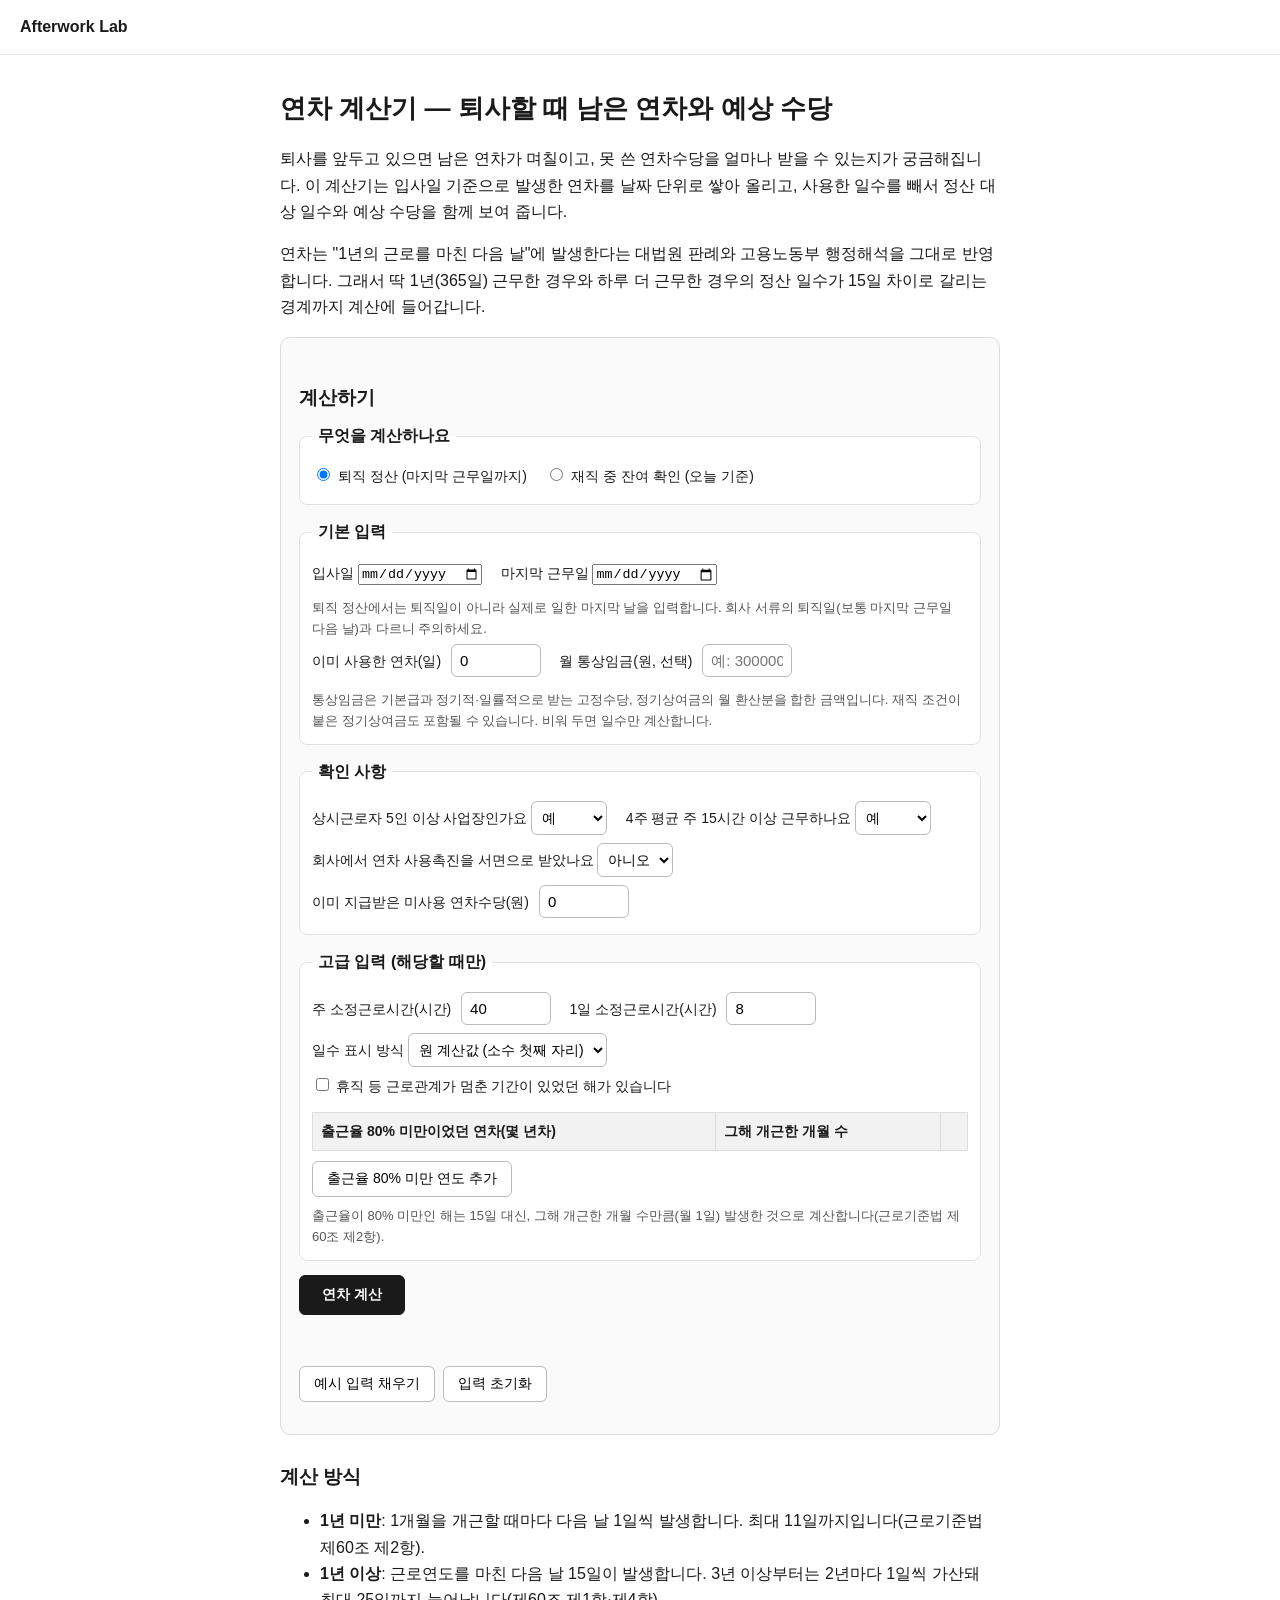
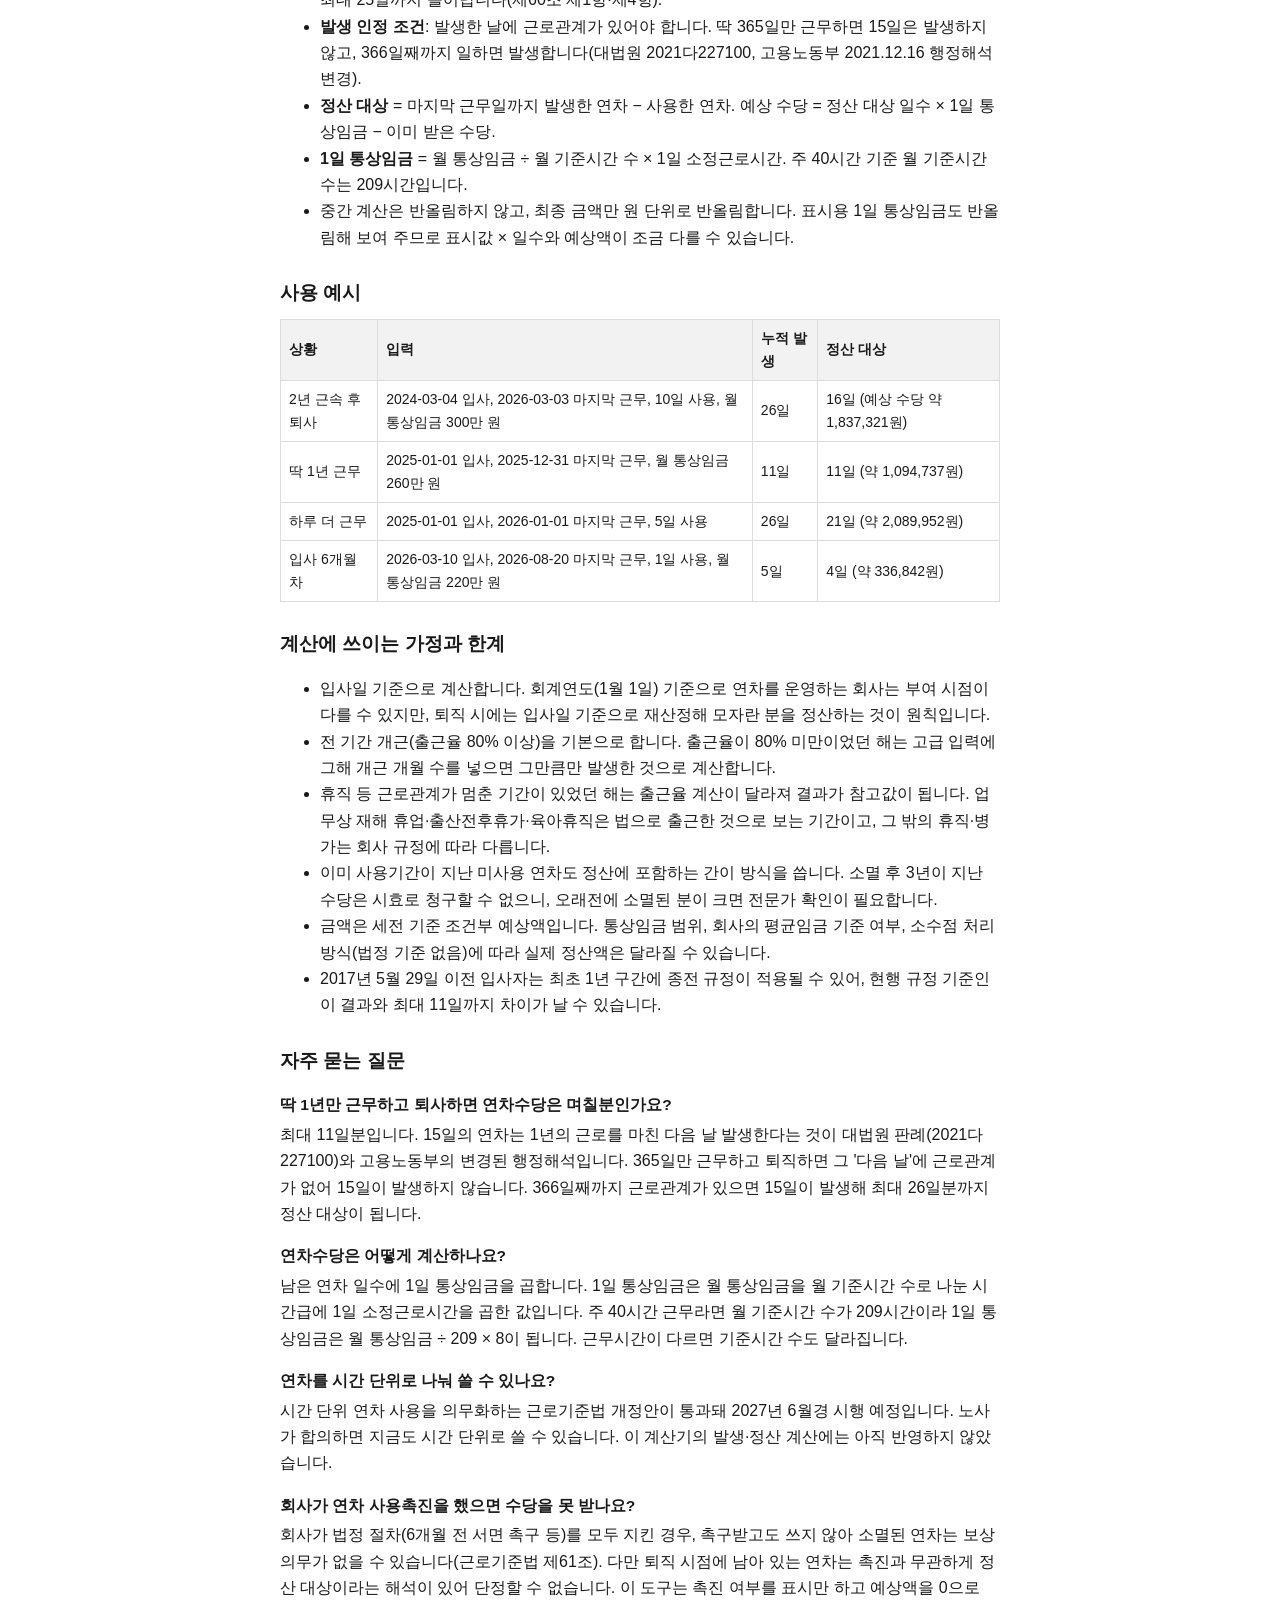
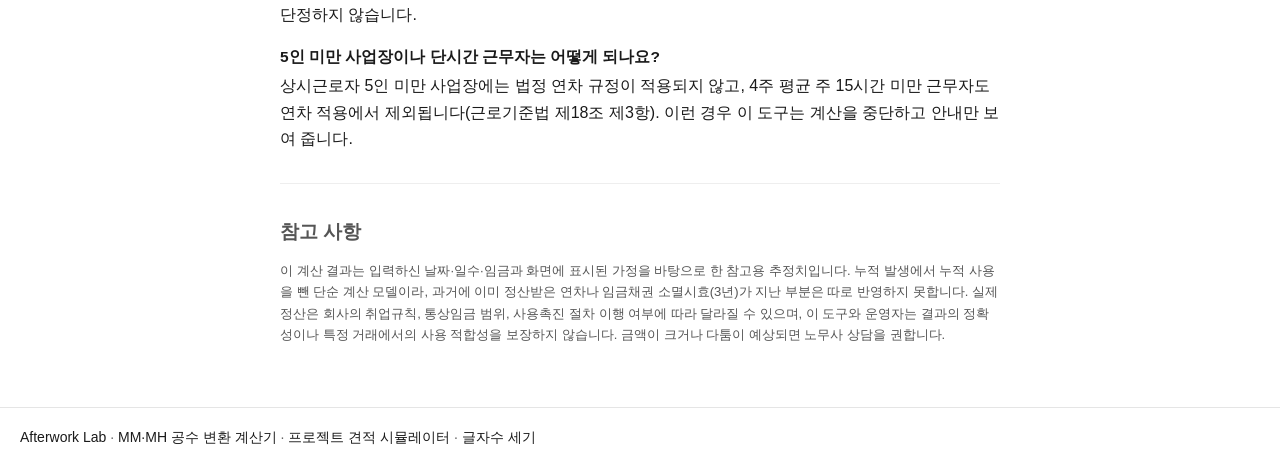
==== tools/annual-leave/index.html @ da36250b "Add annual leave calculator page (prototype 3)" ====
<!DOCTYPE html>
<html lang="ko">
<head>
<meta charset="utf-8">
<meta name="viewport" content="width=device-width, initial-scale=1">
<title>연차 계산기 — 퇴사할 때 남은 연차와 예상 수당 계산 | Afterwork Lab</title>
<meta name="description" content="입사일과 마지막 근무일, 사용한 연차, 월 통상임금을 넣으면 퇴직 시 정산 대상 연차 일수와 미사용 연차수당 예상액을 계산합니다. 딱 1년 근무하고 퇴사하는 경우처럼 하루 차이로 갈리는 경계도 판례·행정해석 기준으로 반영합니다.">
<link rel="canonical" href="https://afterworkslab.com/tools/annual-leave/">
<link rel="stylesheet" href="/style.css">
<meta property="og:type" content="website">
<meta property="og:site_name" content="Afterwork Lab">
<meta property="og:title" content="연차 계산기 — 퇴사할 때 남은 연차와 예상 수당 계산 | Afterwork Lab">
<meta property="og:description" content="입사일과 마지막 근무일, 사용한 연차, 월 통상임금을 넣으면 퇴직 시 정산 대상 연차 일수와 미사용 연차수당 예상액을 계산합니다.">
<meta property="og:url" content="https://afterworkslab.com/tools/annual-leave/">
<meta name="twitter:card" content="summary">
<script type="application/ld+json">
{"@context":"https://schema.org","@type":"WebApplication","name":"연차 계산기 (퇴직 정산)","url":"https://afterworkslab.com/tools/annual-leave/","applicationCategory":"BusinessApplication","operatingSystem":"Web","offers":{"@type":"Offer","price":"0","priceCurrency":"KRW"}}
</script>
<script type="application/ld+json">
{"@context":"https://schema.org","@type":"FAQPage","mainEntity":[{"@type":"Question","name":"딱 1년만 근무하고 퇴사하면 연차수당은 며칠분인가요?","acceptedAnswer":{"@type":"Answer","text":"최대 11일분입니다. 대법원 판례(2021다227100)와 고용노동부 행정해석에 따르면 15일의 연차는 1년의 근로를 마친 다음 날 발생하므로, 365일만 근무하고 퇴직하면 15일은 발생하지 않습니다. 366일째까지 근로관계가 있으면 15일이 발생해 최대 26일분이 됩니다."}},{"@type":"Question","name":"연차수당은 어떻게 계산하나요?","acceptedAnswer":{"@type":"Answer","text":"남은 연차 일수에 1일 통상임금을 곱합니다. 1일 통상임금은 월 통상임금을 월 기준시간 수로 나눈 시간급에 1일 소정근로시간을 곱한 값입니다. 주 40시간 근무 기준으로 월 기준시간 수는 209시간이라, 1일 통상임금은 월 통상임금 ÷ 209 × 8로 계산합니다."}},{"@type":"Question","name":"연차를 시간 단위로 나눠 쓸 수 있나요?","acceptedAnswer":{"@type":"Answer","text":"시간 단위 연차 사용을 의무화하는 근로기준법 개정안이 통과돼 2027년 6월경 시행 예정입니다. 현재 이 계산기의 발생·정산 계산에는 반영되지 않습니다."}},{"@type":"Question","name":"회사가 연차 사용촉진을 했으면 수당을 못 받나요?","acceptedAnswer":{"@type":"Answer","text":"사용자가 법정 절차대로 서면 촉진을 했는데도 근로자가 쓰지 않아 소멸된 연차는 회사의 보상 의무가 없을 수 있습니다(근로기준법 제61조). 다만 퇴직 시점에 남아 있는 연차는 촉진과 무관하게 정산 대상이라는 해석도 있어, 개별 상황에 따라 달라집니다."}}]}
</script>
<!-- Google tag (gtag.js) -->
<script async src="https://www.googletagmanager.com/gtag/js?id=G-RK33Z9GQX3"></script>
<script>
window.dataLayer = window.dataLayer || [];
function gtag(){dataLayer.push(arguments);}
gtag('js', new Date());
gtag('config', 'G-RK33Z9GQX3');
</script>
</head>
<body>
<header class="site-header"><a href="/">Afterwork Lab</a></header>
<main>
<h1>연차 계산기 — 퇴사할 때 남은 연차와 예상 수당</h1>
<p>퇴사를 앞두고 있으면 남은 연차가 며칠이고, 못 쓴 연차수당을 얼마나 받을 수 있는지가 궁금해집니다. 이 계산기는 입사일 기준으로 발생한 연차를 날짜 단위로 쌓아 올리고, 사용한 일수를 빼서 정산 대상 일수와 예상 수당을 함께 보여 줍니다.</p>
<p>연차는 "1년의 근로를 마친 다음 날"에 발생한다는 대법원 판례와 고용노동부 행정해석을 그대로 반영합니다. 그래서 딱 1년(365일) 근무한 경우와 하루 더 근무한 경우의 정산 일수가 15일 차이로 갈리는 경계까지 계산에 들어갑니다.</p>

<section class="calculator">
<h2>계산하기</h2>
<form id="calc-form">
<fieldset>
<legend>무엇을 계산하나요</legend>
<label><input type="radio" name="mode" value="retire" checked> 퇴직 정산 (마지막 근무일까지)</label>
<label><input type="radio" name="mode" value="current"> 재직 중 잔여 확인 (오늘 기준)</label>
</fieldset>
<fieldset>
<legend>기본 입력</legend>
<label>입사일 <input type="date" id="hire-date"></label>
<label><span id="end-label">마지막 근무일</span> <input type="date" id="end-date"></label>
<p class="note">퇴직 정산에서는 퇴직일이 아니라 실제로 일한 마지막 날을 입력합니다. 회사 서류의 퇴직일(보통 마지막 근무일 다음 날)과 다르니 주의하세요.</p>
<label>이미 사용한 연차(일) <input type="text" inputmode="decimal" id="used-days" value="0"></label>
<label>월 통상임금(원, 선택) <input type="text" inputmode="numeric" id="monthly-wage" placeholder="예: 3000000"></label>
<p class="note">통상임금은 기본급과 정기적·일률적으로 받는 고정수당, 정기상여금의 월 환산분을 합한 금액입니다. 재직 조건이 붙은 정기상여금도 포함될 수 있습니다. 비워 두면 일수만 계산합니다.</p>
</fieldset>
<fieldset>
<legend>확인 사항</legend>
<label>상시근로자 5인 이상 사업장인가요
<select id="workers5">
<option value="yes">예</option>
<option value="no">아니오</option>
<option value="unknown">모름</option>
</select></label>
<label>4주 평균 주 15시간 이상 근무하나요
<select id="hours15">
<option value="yes">예</option>
<option value="no">아니오</option>
<option value="unknown">모름</option>
</select></label>
<label>회사에서 연차 사용촉진을 서면으로 받았나요
<select id="promotion">
<option value="no">아니오</option>
<option value="yes">예</option>
</select></label>
<label>이미 지급받은 미사용 연차수당(원) <input type="text" inputmode="numeric" id="prepaid" value="0"></label>
</fieldset>
<fieldset>
<legend>고급 입력 (해당할 때만)</legend>
<label>주 소정근로시간(시간) <input type="text" inputmode="decimal" id="weekly-hours" value="40"></label>
<label>1일 소정근로시간(시간) <input type="text" inputmode="decimal" id="daily-hours" value="8"></label>
<label>일수 표시 방식
<select id="day-policy">
<option value="1">원 계산값 (소수 첫째 자리)</option>
<option value="2">0.5일 단위 올림</option>
<option value="3">1일 단위 올림</option>
<option value="4">정수 버림</option>
</select></label>
<label><input type="checkbox" id="suspension"> 휴직 등 근로관계가 멈춘 기간이 있었던 해가 있습니다</label>
<table class="input-table">
<thead><tr><th>출근율 80% 미만이었던 연차(몇 년차)</th><th>그해 개근한 개월 수</th><th></th></tr></thead>
<tbody id="low-rows"></tbody>
</table>
<button type="button" id="add-low-row">출근율 80% 미만 연도 추가</button>
<p class="note">출근율이 80% 미만인 해는 15일 대신, 그해 개근한 개월 수만큼(월 1일) 발생한 것으로 계산합니다(근로기준법 제60조 제2항).</p>
</fieldset>
<button type="submit" class="primary">연차 계산</button>
<p id="error" class="error" role="alert"></p>
</form>
<div class="tool-actions">
<button type="button" id="load-example">예시 입력 채우기</button>
<button type="button" id="reset-input">입력 초기화</button>
</div>
<div id="summary" class="summary" hidden>
<div class="stat-grid stat-grid-3">
<div class="stat primary"><span class="num" id="sum-main">-</span><span class="lbl" id="sum-main-lbl">정산 대상 연차 (일)</span></div>
<div class="stat"><span class="num" id="sum-sub1">-</span><span class="lbl" id="sum-sub1-lbl">예상 수당 (약)</span></div>
<div class="stat"><span class="num" id="sum-sub2">-</span><span class="lbl" id="sum-sub2-lbl">1일 통상임금</span></div>
</div>
<div class="tool-actions">
<button type="button" id="copy-result">결과 복사</button>
<span class="feedback" id="copy-feedback"></span>
</div>
</div>
<div id="result" class="result"></div>
</section>

<section>
<h2>계산 방식</h2>
<ul>
<li><strong>1년 미만</strong>: 1개월을 개근할 때마다 다음 날 1일씩 발생합니다. 최대 11일까지입니다(근로기준법 제60조 제2항).</li>
<li><strong>1년 이상</strong>: 근로연도를 마친 다음 날 15일이 발생합니다. 3년 이상부터는 2년마다 1일씩 가산돼 최대 25일까지 늘어납니다(제60조 제1항·제4항).</li>
<li><strong>발생 인정 조건</strong>: 발생한 날에 근로관계가 있어야 합니다. 딱 365일만 근무하면 15일은 발생하지 않고, 366일째까지 일하면 발생합니다(대법원 2021다227100, 고용노동부 2021.12.16 행정해석 변경).</li>
<li><strong>정산 대상</strong> = 마지막 근무일까지 발생한 연차 − 사용한 연차. 예상 수당 = 정산 대상 일수 × 1일 통상임금 − 이미 받은 수당.</li>
<li><strong>1일 통상임금</strong> = 월 통상임금 ÷ 월 기준시간 수 × 1일 소정근로시간. 주 40시간 기준 월 기준시간 수는 209시간입니다.</li>
<li>중간 계산은 반올림하지 않고, 최종 금액만 원 단위로 반올림합니다. 표시용 1일 통상임금도 반올림해 보여 주므로 표시값 × 일수와 예상액이 조금 다를 수 있습니다.</li>
</ul>
</section>

<section>
<h2>사용 예시</h2>
<table class="example-table">
<thead><tr><th>상황</th><th>입력</th><th>누적 발생</th><th>정산 대상</th></tr></thead>
<tbody>
<tr><td>2년 근속 후 퇴사</td><td>2024-03-04 입사, 2026-03-03 마지막 근무, 10일 사용, 월 통상임금 300만 원</td><td>26일</td><td>16일 (예상 수당 약 1,837,321원)</td></tr>
<tr><td>딱 1년 근무</td><td>2025-01-01 입사, 2025-12-31 마지막 근무, 월 통상임금 260만 원</td><td>11일</td><td>11일 (약 1,094,737원)</td></tr>
<tr><td>하루 더 근무</td><td>2025-01-01 입사, 2026-01-01 마지막 근무, 5일 사용</td><td>26일</td><td>21일 (약 2,089,952원)</td></tr>
<tr><td>입사 6개월 차</td><td>2026-03-10 입사, 2026-08-20 마지막 근무, 1일 사용, 월 통상임금 220만 원</td><td>5일</td><td>4일 (약 336,842원)</td></tr>
</tbody>
</table>
</section>

<section>
<h2>계산에 쓰이는 가정과 한계</h2>
<ul>
<li>입사일 기준으로 계산합니다. 회계연도(1월 1일) 기준으로 연차를 운영하는 회사는 부여 시점이 다를 수 있지만, 퇴직 시에는 입사일 기준으로 재산정해 모자란 분을 정산하는 것이 원칙입니다.</li>
<li>전 기간 개근(출근율 80% 이상)을 기본으로 합니다. 출근율이 80% 미만이었던 해는 고급 입력에 그해 개근 개월 수를 넣으면 그만큼만 발생한 것으로 계산합니다.</li>
<li>휴직 등 근로관계가 멈춘 기간이 있었던 해는 출근율 계산이 달라져 결과가 참고값이 됩니다. 업무상 재해 휴업·출산전후휴가·육아휴직은 법으로 출근한 것으로 보는 기간이고, 그 밖의 휴직·병가는 회사 규정에 따라 다릅니다.</li>
<li>이미 사용기간이 지난 미사용 연차도 정산에 포함하는 간이 방식을 씁니다. 소멸 후 3년이 지난 수당은 시효로 청구할 수 없으니, 오래전에 소멸된 분이 크면 전문가 확인이 필요합니다.</li>
<li>금액은 세전 기준 조건부 예상액입니다. 통상임금 범위, 회사의 평균임금 기준 여부, 소수점 처리 방식(법정 기준 없음)에 따라 실제 정산액은 달라질 수 있습니다.</li>
<li>2017년 5월 29일 이전 입사자는 최초 1년 구간에 종전 규정이 적용될 수 있어, 현행 규정 기준인 이 결과와 최대 11일까지 차이가 날 수 있습니다.</li>
</ul>
</section>

<section class="faq">
<h2>자주 묻는 질문</h2>
<h3>딱 1년만 근무하고 퇴사하면 연차수당은 며칠분인가요?</h3>
<p>최대 11일분입니다. 15일의 연차는 1년의 근로를 마친 다음 날 발생한다는 것이 대법원 판례(2021다227100)와 고용노동부의 변경된 행정해석입니다. 365일만 근무하고 퇴직하면 그 '다음 날'에 근로관계가 없어 15일이 발생하지 않습니다. 366일째까지 근로관계가 있으면 15일이 발생해 최대 26일분까지 정산 대상이 됩니다.</p>
<h3>연차수당은 어떻게 계산하나요?</h3>
<p>남은 연차 일수에 1일 통상임금을 곱합니다. 1일 통상임금은 월 통상임금을 월 기준시간 수로 나눈 시간급에 1일 소정근로시간을 곱한 값입니다. 주 40시간 근무라면 월 기준시간 수가 209시간이라 1일 통상임금은 월 통상임금 ÷ 209 × 8이 됩니다. 근무시간이 다르면 기준시간 수도 달라집니다.</p>
<h3>연차를 시간 단위로 나눠 쓸 수 있나요?</h3>
<p>시간 단위 연차 사용을 의무화하는 근로기준법 개정안이 통과돼 2027년 6월경 시행 예정입니다. 노사가 합의하면 지금도 시간 단위로 쓸 수 있습니다. 이 계산기의 발생·정산 계산에는 아직 반영하지 않았습니다.</p>
<h3>회사가 연차 사용촉진을 했으면 수당을 못 받나요?</h3>
<p>회사가 법정 절차(6개월 전 서면 촉구 등)를 모두 지킨 경우, 촉구받고도 쓰지 않아 소멸된 연차는 보상 의무가 없을 수 있습니다(근로기준법 제61조). 다만 퇴직 시점에 남아 있는 연차는 촉진과 무관하게 정산 대상이라는 해석이 있어 단정할 수 없습니다. 이 도구는 촉진 여부를 표시만 하고 예상액을 0으로 단정하지 않습니다.</p>
<h3>5인 미만 사업장이나 단시간 근무자는 어떻게 되나요?</h3>
<p>상시근로자 5인 미만 사업장에는 법정 연차 규정이 적용되지 않고, 4주 평균 주 15시간 미만 근무자도 연차 적용에서 제외됩니다(근로기준법 제18조 제3항). 이런 경우 이 도구는 계산을 중단하고 안내만 보여 줍니다.</p>
</section>

<section class="disclaimer">
<h2>참고 사항</h2>
<p>이 계산 결과는 입력하신 날짜·일수·임금과 화면에 표시된 가정을 바탕으로 한 참고용 추정치입니다. 누적 발생에서 누적 사용을 뺀 단순 계산 모델이라, 과거에 이미 정산받은 연차나 임금채권 소멸시효(3년)가 지난 부분은 따로 반영하지 못합니다. 실제 정산은 회사의 취업규칙, 통상임금 범위, 사용촉진 절차 이행 여부에 따라 달라질 수 있으며, 이 도구와 운영자는 결과의 정확성이나 특정 거래에서의 사용 적합성을 보장하지 않습니다. 금액이 크거나 다툼이 예상되면 노무사 상담을 권합니다.</p>
</section>
</main>
<footer class="site-footer"><a href="/">Afterwork Lab</a> · <a href="/tools/mm-mh/">MM·MH 공수 변환 계산기</a> · <a href="/tools/project-estimate/">프로젝트 견적 시뮬레이터</a> · <a href="/tools/char-count/">글자수 세기</a></footer>
<script src="calc.js"></script>
<script src="page.js"></script>
</body>
</html>
---- style.css ----
* { box-sizing: border-box; }
body { margin: 0; font-family: -apple-system, "Malgun Gothic", "Apple SD Gothic Neo", sans-serif; color: #1a1a1a; line-height: 1.65; background: #fff; }
.site-header { padding: 14px 20px; border-bottom: 1px solid #e5e5e5; font-weight: 700; }
.site-header a, .site-footer a { color: #1a1a1a; text-decoration: none; }
.site-footer { padding: 18px 20px; border-top: 1px solid #e5e5e5; color: #666; font-size: 14px; margin-top: 40px; }
main { max-width: 760px; margin: 0 auto; padding: 24px 20px 8px; }
h1 { font-size: 26px; margin: 8px 0 14px; }
h2 { font-size: 19px; margin: 26px 0 10px; }
.calculator { border: 1px solid #ddd; border-radius: 10px; padding: 18px; background: #fafafa; }
fieldset { border: 1px solid #e0e0e0; border-radius: 8px; margin: 0 0 14px; padding: 12px; background: #fff; }
legend { font-weight: 700; padding: 0 6px; }
label { display: inline-block; margin: 4px 14px 4px 0; font-size: 14px; }
input[type="text"] { width: 90px; padding: 7px 8px; border: 1px solid #bbb; border-radius: 6px; font-size: 15px; margin-left: 6px; }
.note { font-size: 13px; color: #555; margin: 8px 0 0; }
table { border-collapse: collapse; width: 100%; margin: 10px 0; font-size: 14px; }
th, td { border: 1px solid #ddd; padding: 7px 8px; text-align: left; }
th { background: #f2f2f2; }
.input-table input { width: 70px; margin: 0; }
.input-table input.wide { width: 130px; }
input.wide { width: 130px; }
select { padding: 7px 6px; border: 1px solid #bbb; border-radius: 6px; font-size: 14px; background: #fff; }
input[type="radio"] { margin-right: 4px; }
button { padding: 8px 14px; border: 1px solid #bbb; border-radius: 6px; background: #fff; cursor: pointer; font-size: 14px; }
button.primary { background: #1a1a1a; color: #fff; border-color: #1a1a1a; font-weight: 700; padding: 10px 22px; }
.error { color: #c00; font-weight: 600; min-height: 1.2em; }
.result { margin-top: 14px; }
.result-table .total td { font-weight: 700; background: #f7f7f7; }
.assumption { font-size: 13px; color: #555; }
.no-input { font-weight: 600; }
.disclaimer { font-size: 13px; color: #555; border-top: 1px solid #eee; margin-top: 30px; padding-top: 6px; }
.tool-list { list-style: none; padding: 0; }
.tool-list li { border: 1px solid #e0e0e0; border-radius: 8px; padding: 14px 16px; margin-bottom: 10px; }
.tool-list a { font-weight: 700; color: #0b57d0; text-decoration: none; }
.coming { color: #888; font-weight: 700; }
@media (max-width: 560px) { input[type="text"] { width: 72px; } .input-table input { width: 56px; } }

/* 실사용 UI 요소 (2026-10-20 찰리 기준: 프로토타입도 완성품 수준) */
textarea { width: 100%; padding: 12px; border: 1px solid #bbb; border-radius: 8px; font: inherit; font-size: 15px; line-height: 1.6; resize: vertical; background: #fff; }
textarea:focus, input[type="text"]:focus, select:focus { outline: 2px solid #2563eb; outline-offset: 1px; border-color: #2563eb; }
.stat-grid { display: grid; grid-template-columns: repeat(4, 1fr); gap: 10px; margin: 14px 0 4px; }
.stat { background: #fff; border: 1px solid #e0e0e0; border-radius: 10px; padding: 12px 8px; text-align: center; }
.stat .num { display: block; font-size: 22px; font-weight: 800; line-height: 1.25; }
.stat .lbl { font-size: 12.5px; color: #555; }
.stat.primary { background: #1a1a1a; border-color: #1a1a1a; color: #fff; }
.stat.primary .lbl { color: #ccc; }
.tool-actions { display: flex; gap: 8px; align-items: center; flex-wrap: wrap; margin-top: 12px; }
.tool-actions .feedback { font-size: 13px; color: #087f23; font-weight: 600; }
.target-box { margin-top: 16px; background: #fff; border: 1px solid #e0e0e0; border-radius: 8px; padding: 12px; }
.target-box label { font-weight: 600; }
.target-status { font-size: 14px; font-weight: 700; margin: 8px 0 0; }
.target-status.ok { color: #087f23; }
.target-status.over { color: #c00; }
.progress { height: 8px; background: #eee; border-radius: 4px; margin-top: 8px; overflow: hidden; }
.progress-bar { height: 100%; width: 0; background: #2563eb; transition: width .15s ease; }
.progress-bar.over { background: #c00; }
@media (max-width: 560px) { .stat-grid { grid-template-columns: repeat(2, 1fr); } }

/* P1 도구 요약 카드·FAQ (2026-10-20 추가 — 기존 선택자 무변경, 추가만) */
.stat-grid-3 { grid-template-columns: repeat(3, 1fr); }
.summary .stat .num { overflow-wrap: break-word; }
.faq h3 { font-size: 15.5px; margin: 16px 0 4px; }
.faq p { margin: 0 0 10px; }
@media (max-width: 560px) { .stat-grid-3 { grid-template-columns: repeat(3, 1fr); } .stat-grid-3 .num { font-size: 15px; } .stat-grid-3 .stat { padding: 10px 4px; } }
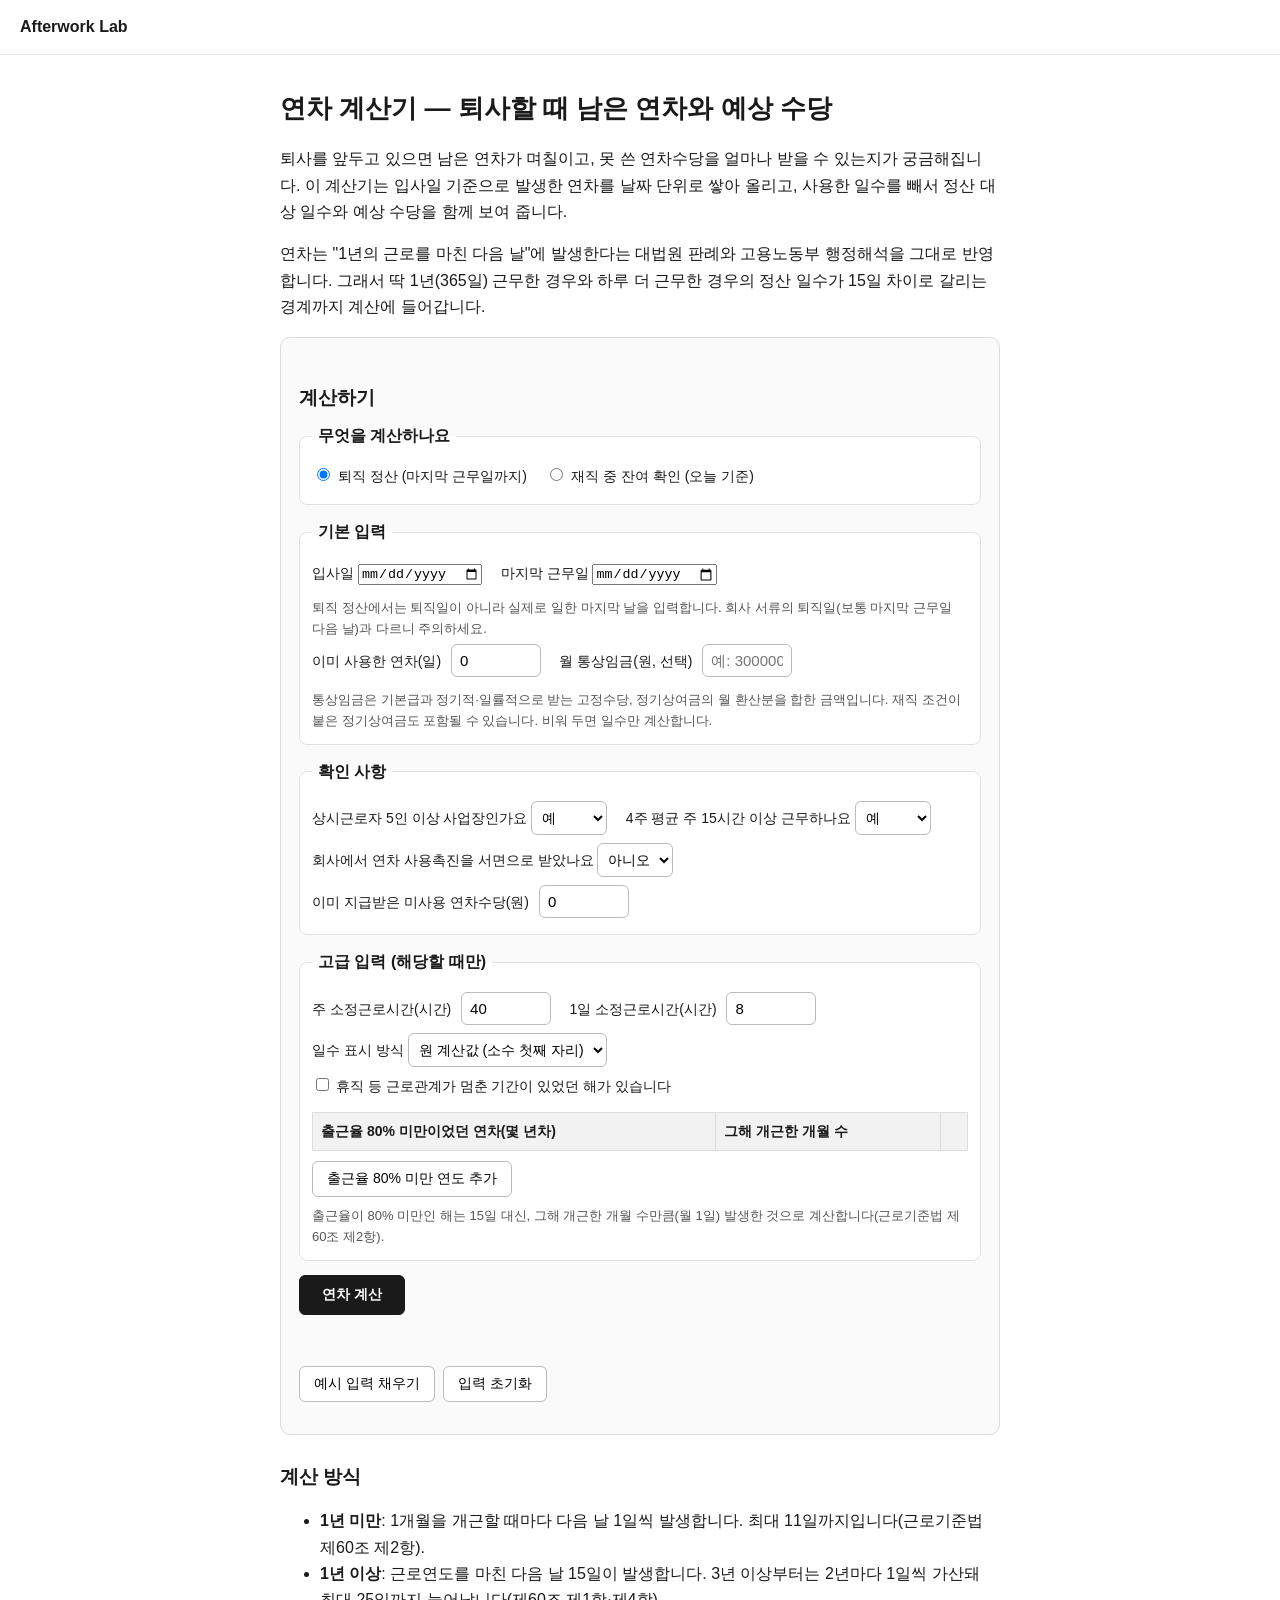
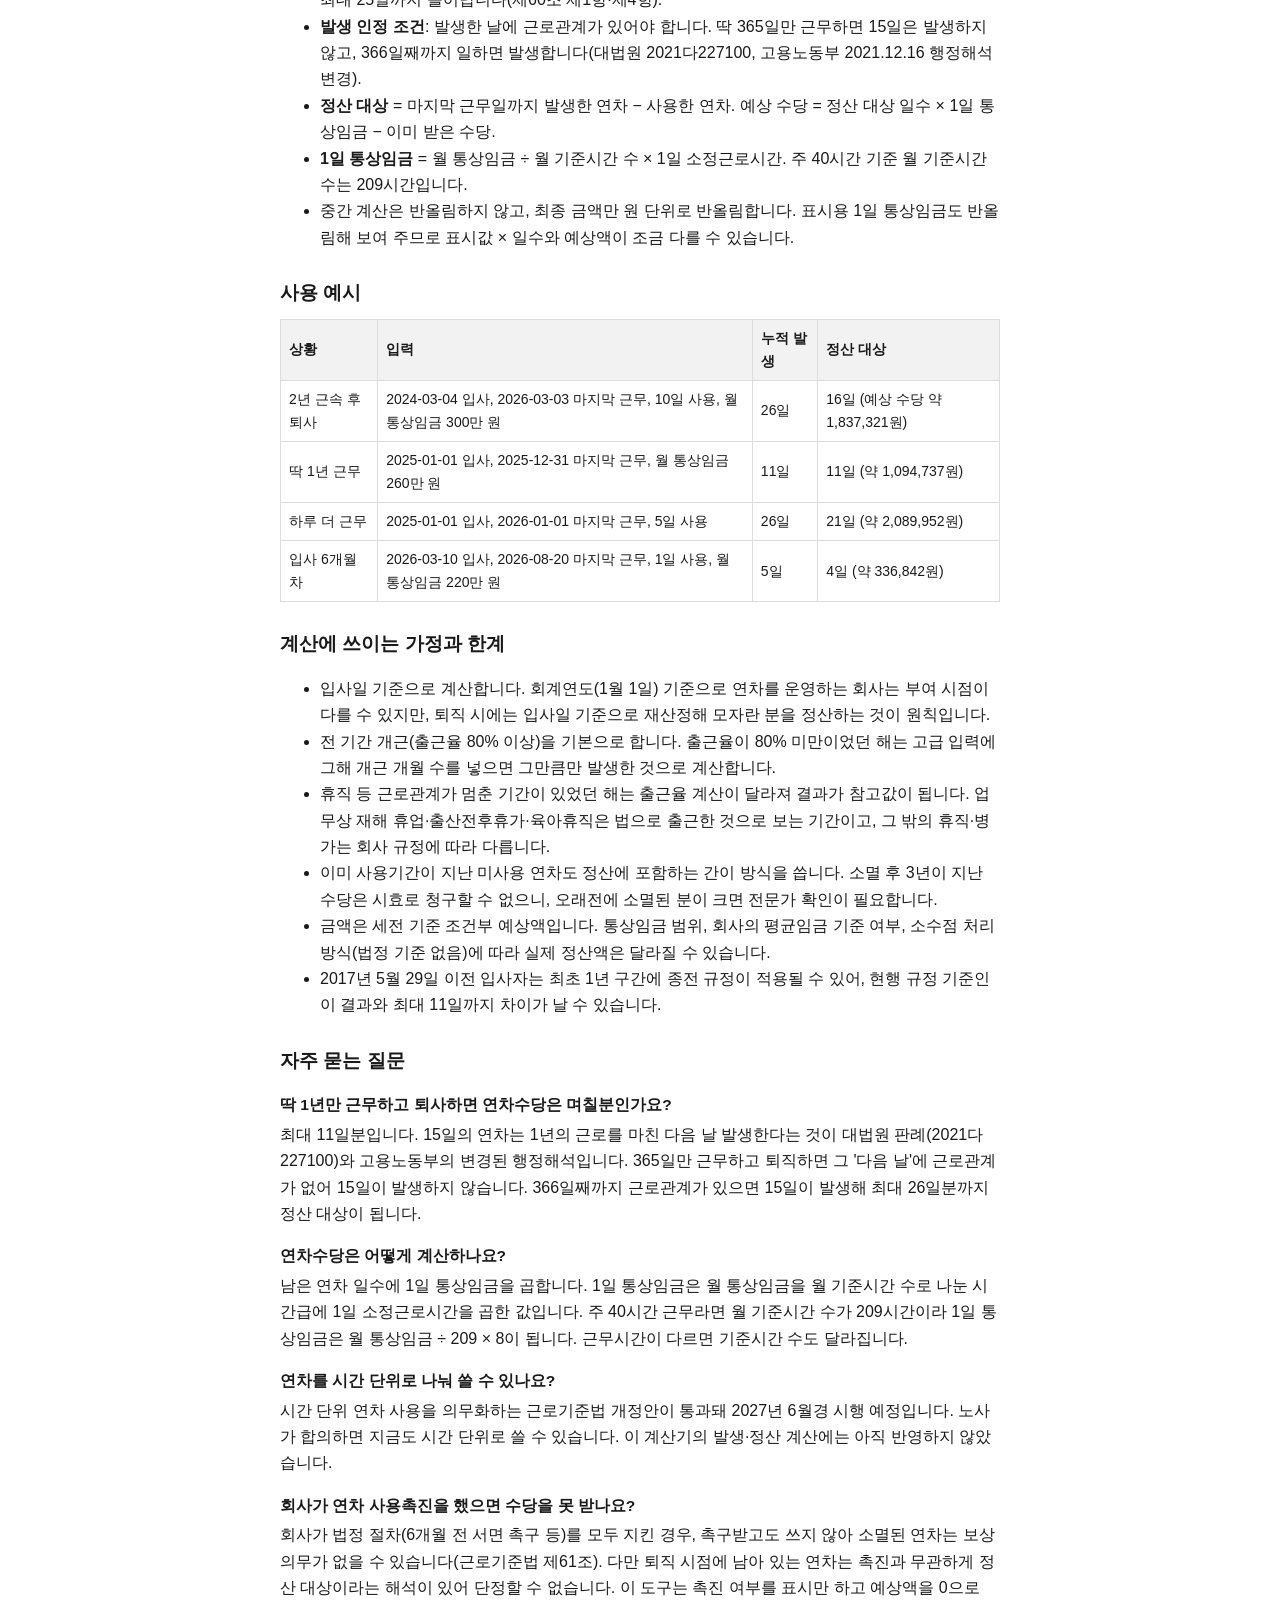
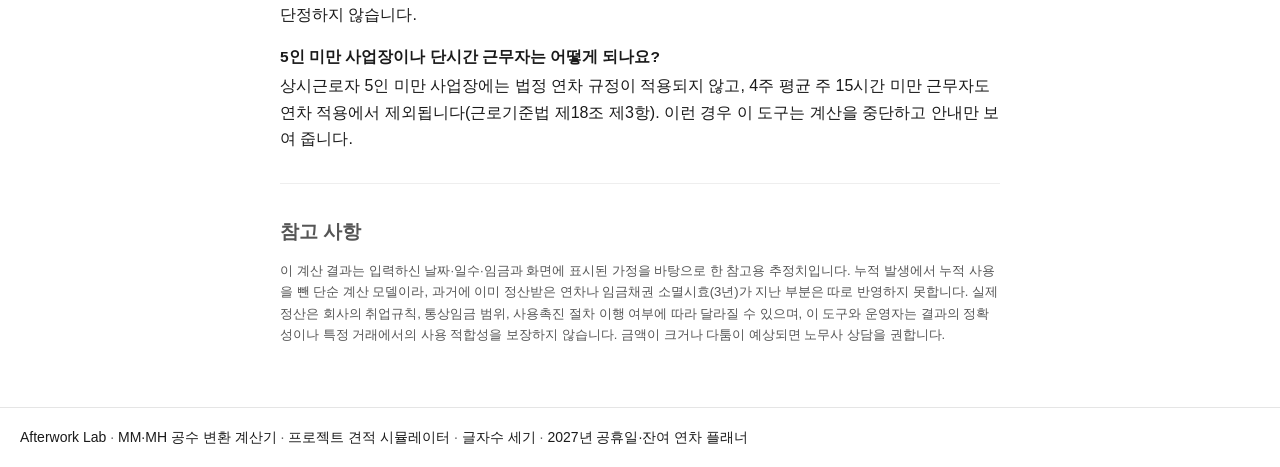
==== commit dbf251c0: "Cross-link P4 holidays-2027 planner from annual leave page" ====
--- a/tools/annual-leave/index.html
+++ b/tools/annual-leave/index.html
@@ -169,7 +169,7 @@
 <p>이 계산 결과는 입력하신 날짜·일수·임금과 화면에 표시된 가정을 바탕으로 한 참고용 추정치입니다. 누적 발생에서 누적 사용을 뺀 단순 계산 모델이라, 과거에 이미 정산받은 연차나 임금채권 소멸시효(3년)가 지난 부분은 따로 반영하지 못합니다. 실제 정산은 회사의 취업규칙, 통상임금 범위, 사용촉진 절차 이행 여부에 따라 달라질 수 있으며, 이 도구와 운영자는 결과의 정확성이나 특정 거래에서의 사용 적합성을 보장하지 않습니다. 금액이 크거나 다툼이 예상되면 노무사 상담을 권합니다.</p>
 </section>
 </main>
-<footer class="site-footer"><a href="/">Afterwork Lab</a> · <a href="/tools/mm-mh/">MM·MH 공수 변환 계산기</a> · <a href="/tools/project-estimate/">프로젝트 견적 시뮬레이터</a> · <a href="/tools/char-count/">글자수 세기</a></footer>
+<footer class="site-footer"><a href="/">Afterwork Lab</a> · <a href="/tools/mm-mh/">MM·MH 공수 변환 계산기</a> · <a href="/tools/project-estimate/">프로젝트 견적 시뮬레이터</a> · <a href="/tools/char-count/">글자수 세기</a> · <a href="/tools/holidays-2027/">2027년 공휴일·잔여 연차 플래너</a></footer>
 <script src="calc.js"></script>
 <script src="page.js"></script>
 </body>
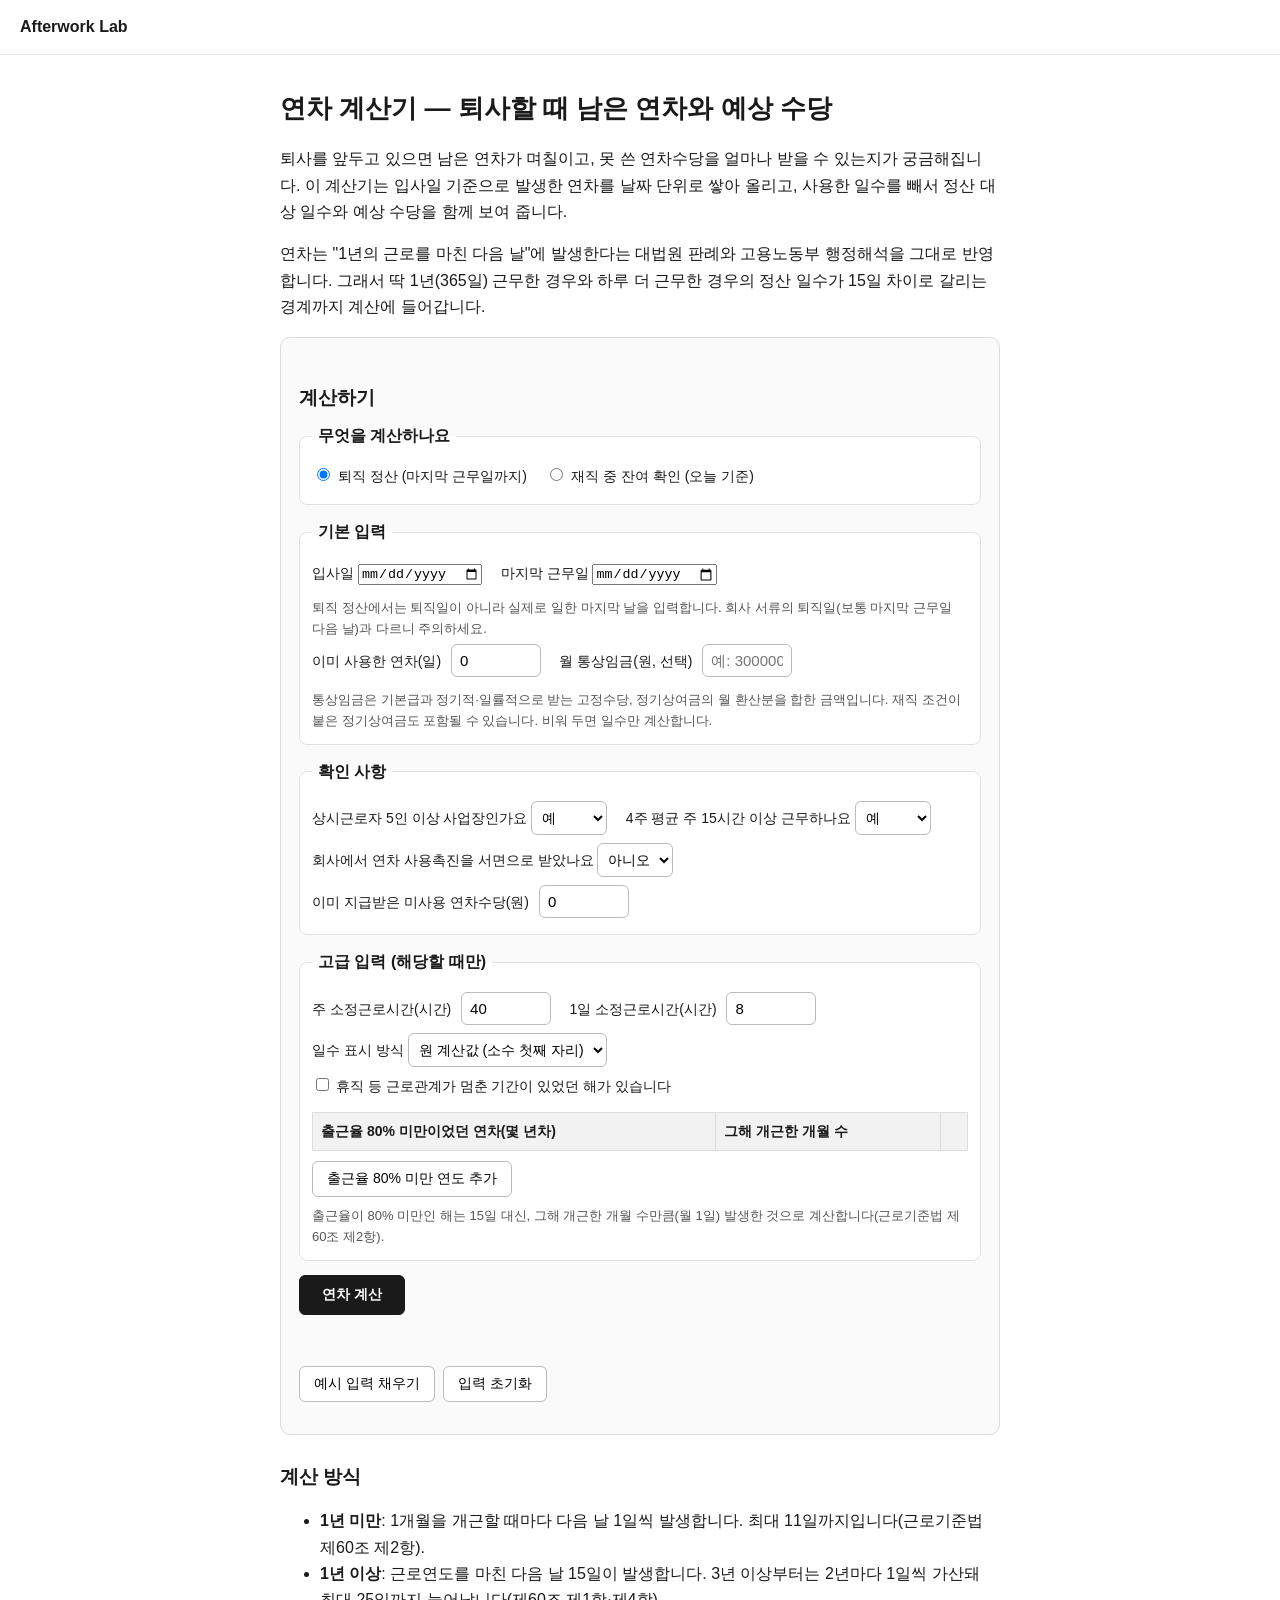
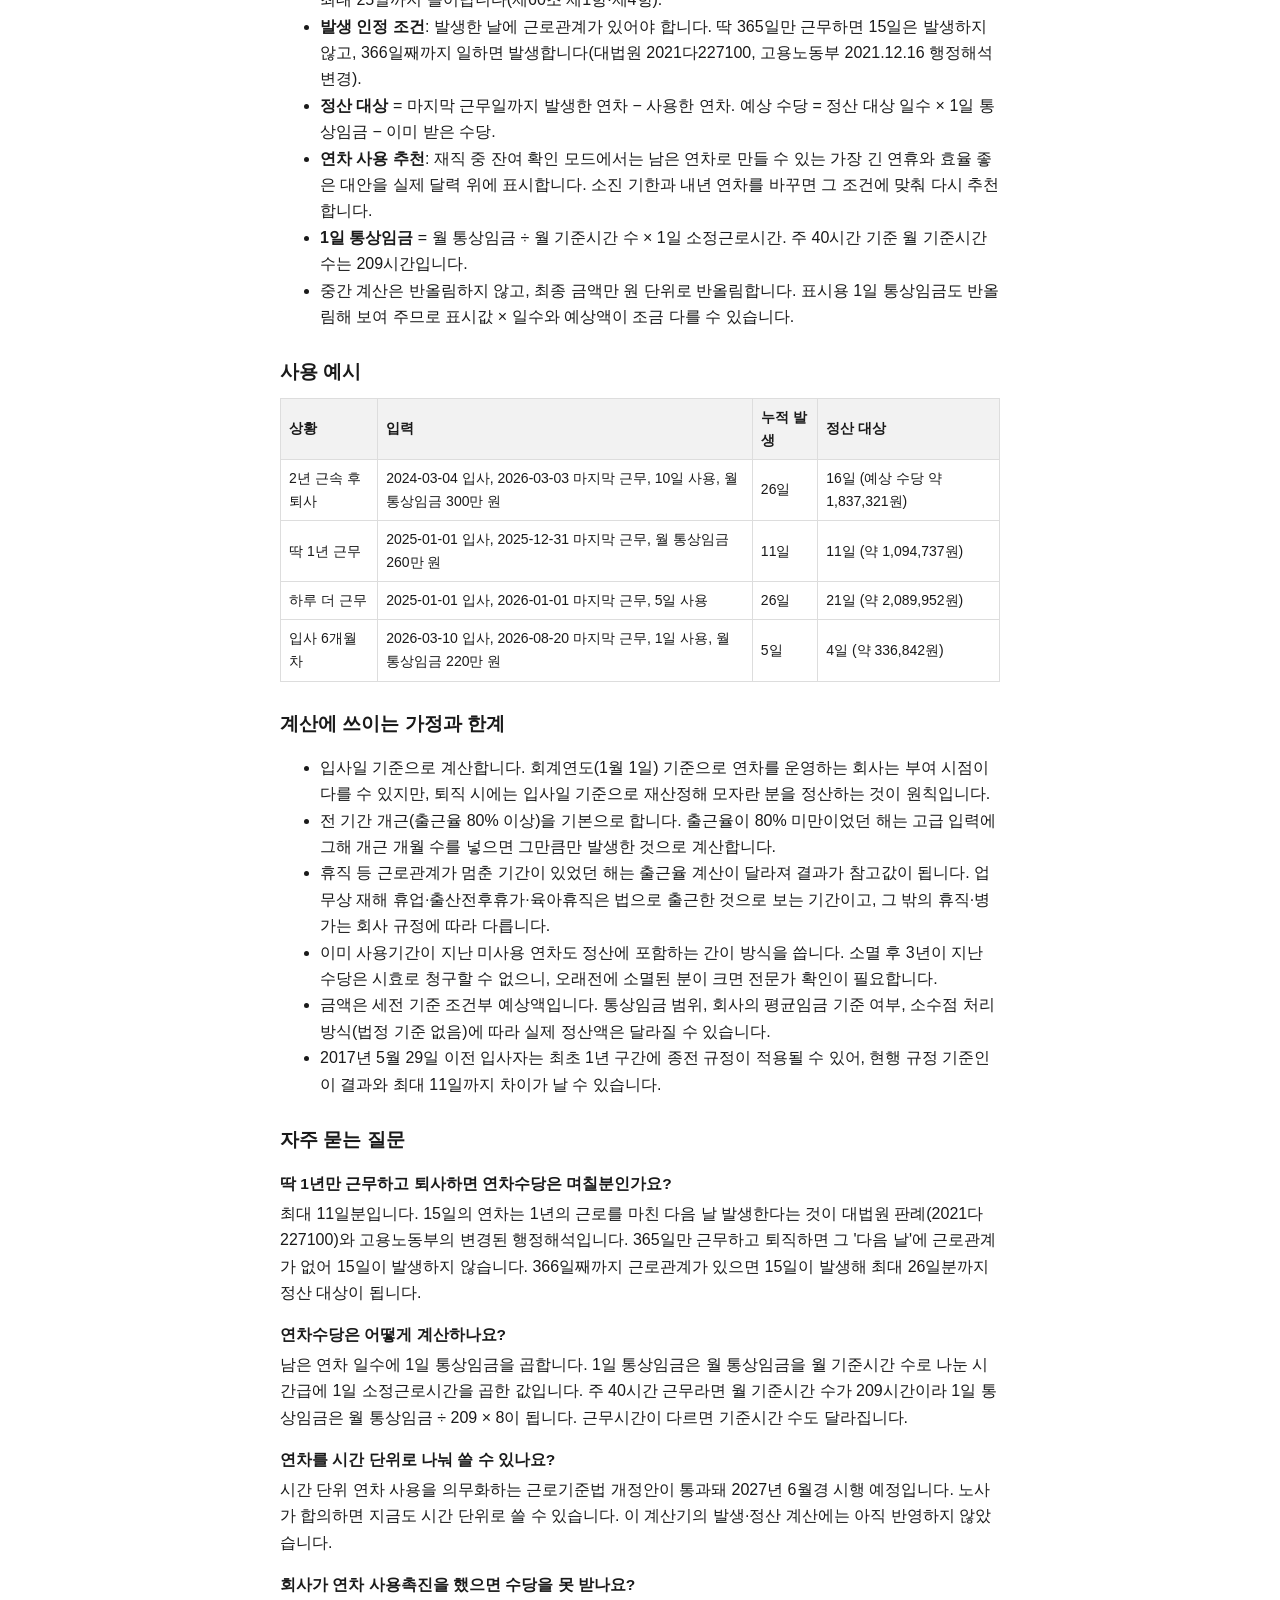
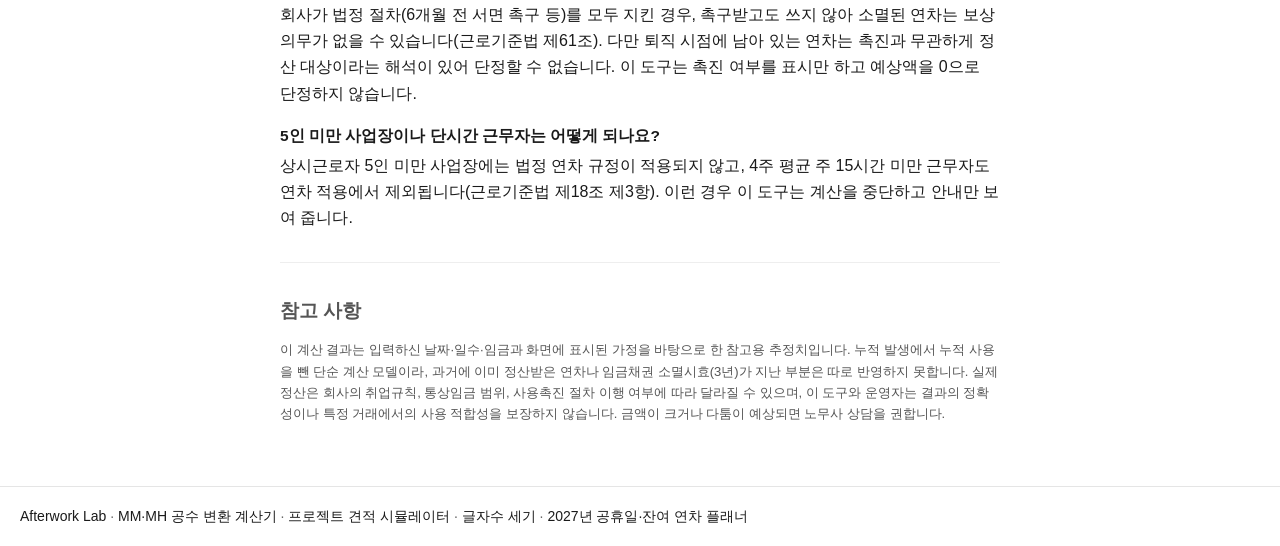
==== commit 8f21b906: "Add leave planner styles and description" ====
--- a/tools/annual-leave/index.html
+++ b/tools/annual-leave/index.html
@@ -7,6 +7,38 @@
 <meta name="description" content="입사일과 마지막 근무일, 사용한 연차, 월 통상임금을 넣으면 퇴직 시 정산 대상 연차 일수와 미사용 연차수당 예상액을 계산합니다. 딱 1년 근무하고 퇴사하는 경우처럼 하루 차이로 갈리는 경계도 판례·행정해석 기준으로 반영합니다.">
 <link rel="canonical" href="https://afterworkslab.com/tools/annual-leave/">
 <link rel="stylesheet" href="/style.css">
+<style>
+.plan-inputs { display: flex; flex-wrap: wrap; gap: 10px 14px; align-items: flex-end; margin: 10px 0 4px; }
+.plan-inputs label { display: flex; flex-direction: column; gap: 4px; font-size: 13px; }
+.plan-inputs input { padding: 6px 8px; border: 1px solid #ccc; border-radius: 6px; font-size: 14px; }
+.plan-presets { display: flex; gap: 6px; }
+.plan-alert { background: #fff7e6; border: 1px solid #f0b429; border-radius: 8px; padding: 9px 12px; font-size: 13.5px; margin: 10px 0; }
+.break-card { border: 1px solid #e0e0e0; border-radius: 8px; padding: 10px 12px; margin: 8px 0; background: #fff; }
+.break-card.hero { border-color: #2563eb; background: #f4f8ff; }
+.break-label { display: inline-block; font-size: 12px; font-weight: 700; color: #2563eb; border: 1px solid #2563eb; border-radius: 999px; padding: 1px 8px; margin-bottom: 6px; }
+.break-name { font-weight: 700; font-size: 15px; }
+.break-meta { font-size: 13.5px; color: #333; margin-top: 2px; }
+.break-note { font-size: 12.5px; color: #666; margin-top: 2px; }
+.month-card { margin: 14px 0; }
+.month-card h4 { margin: 0 0 6px; font-size: 15px; }
+.month-fold { margin: 8px 0; border: 1px solid #eee; border-radius: 8px; padding: 6px 10px; }
+.month-fold summary { cursor: pointer; font-size: 13.5px; color: #555; }
+.month-grid { width: 100%; border-collapse: collapse; table-layout: fixed; }
+.month-grid th { font-size: 11.5px; color: #888; font-weight: 400; padding: 3px 0; text-align: center; }
+.month-grid td { border: 1px solid #eee; height: 44px; vertical-align: top; padding: 3px 4px; font-size: 12.5px; }
+.month-grid td.empty { background: #fcfcfc; border-color: #f3f3f3; }
+.day-cell .d-num { font-weight: 600; }
+.day-cell.weekend { background: #fafafa; }
+.day-cell.weekend .d-num { color: #999; }
+.day-cell.holiday .d-num { color: #d92d20; }
+.day-cell .h-name { display: block; font-size: 9.5px; color: #d92d20; line-height: 1.25; }
+.day-cell.combo { background: #eaf1fe; }
+.day-cell.leave { background: #2563eb; color: #fff; }
+.day-cell.leave .d-num { color: #fff; }
+.day-cell.leave .h-name { color: #dbe7ff; }
+.day-cell.today { box-shadow: inset 0 0 0 2px #2563eb; }
+@media (max-width: 560px) { .month-grid td { height: 38px; font-size: 11.5px; padding: 2px; } .day-cell .h-name { font-size: 8.5px; } }
+</style>
 <meta property="og:type" content="website">
 <meta property="og:site_name" content="Afterwork Lab">
 <meta property="og:title" content="연차 계산기 — 퇴사할 때 남은 연차와 예상 수당 계산 | Afterwork Lab">
@@ -120,6 +152,7 @@
 <li><strong>1년 이상</strong>: 근로연도를 마친 다음 날 15일이 발생합니다. 3년 이상부터는 2년마다 1일씩 가산돼 최대 25일까지 늘어납니다(제60조 제1항·제4항).</li>
 <li><strong>발생 인정 조건</strong>: 발생한 날에 근로관계가 있어야 합니다. 딱 365일만 근무하면 15일은 발생하지 않고, 366일째까지 일하면 발생합니다(대법원 2021다227100, 고용노동부 2021.12.16 행정해석 변경).</li>
 <li><strong>정산 대상</strong> = 마지막 근무일까지 발생한 연차 − 사용한 연차. 예상 수당 = 정산 대상 일수 × 1일 통상임금 − 이미 받은 수당.</li>
+<li><strong>연차 사용 추천</strong>: 재직 중 잔여 확인 모드에서는 남은 연차로 만들 수 있는 가장 긴 연휴와 효율 좋은 대안을 실제 달력 위에 표시합니다. 소진 기한과 내년 연차를 바꾸면 그 조건에 맞춰 다시 추천합니다.</li>
 <li><strong>1일 통상임금</strong> = 월 통상임금 ÷ 월 기준시간 수 × 1일 소정근로시간. 주 40시간 기준 월 기준시간 수는 209시간입니다.</li>
 <li>중간 계산은 반올림하지 않고, 최종 금액만 원 단위로 반올림합니다. 표시용 1일 통상임금도 반올림해 보여 주므로 표시값 × 일수와 예상액이 조금 다를 수 있습니다.</li>
 </ul>
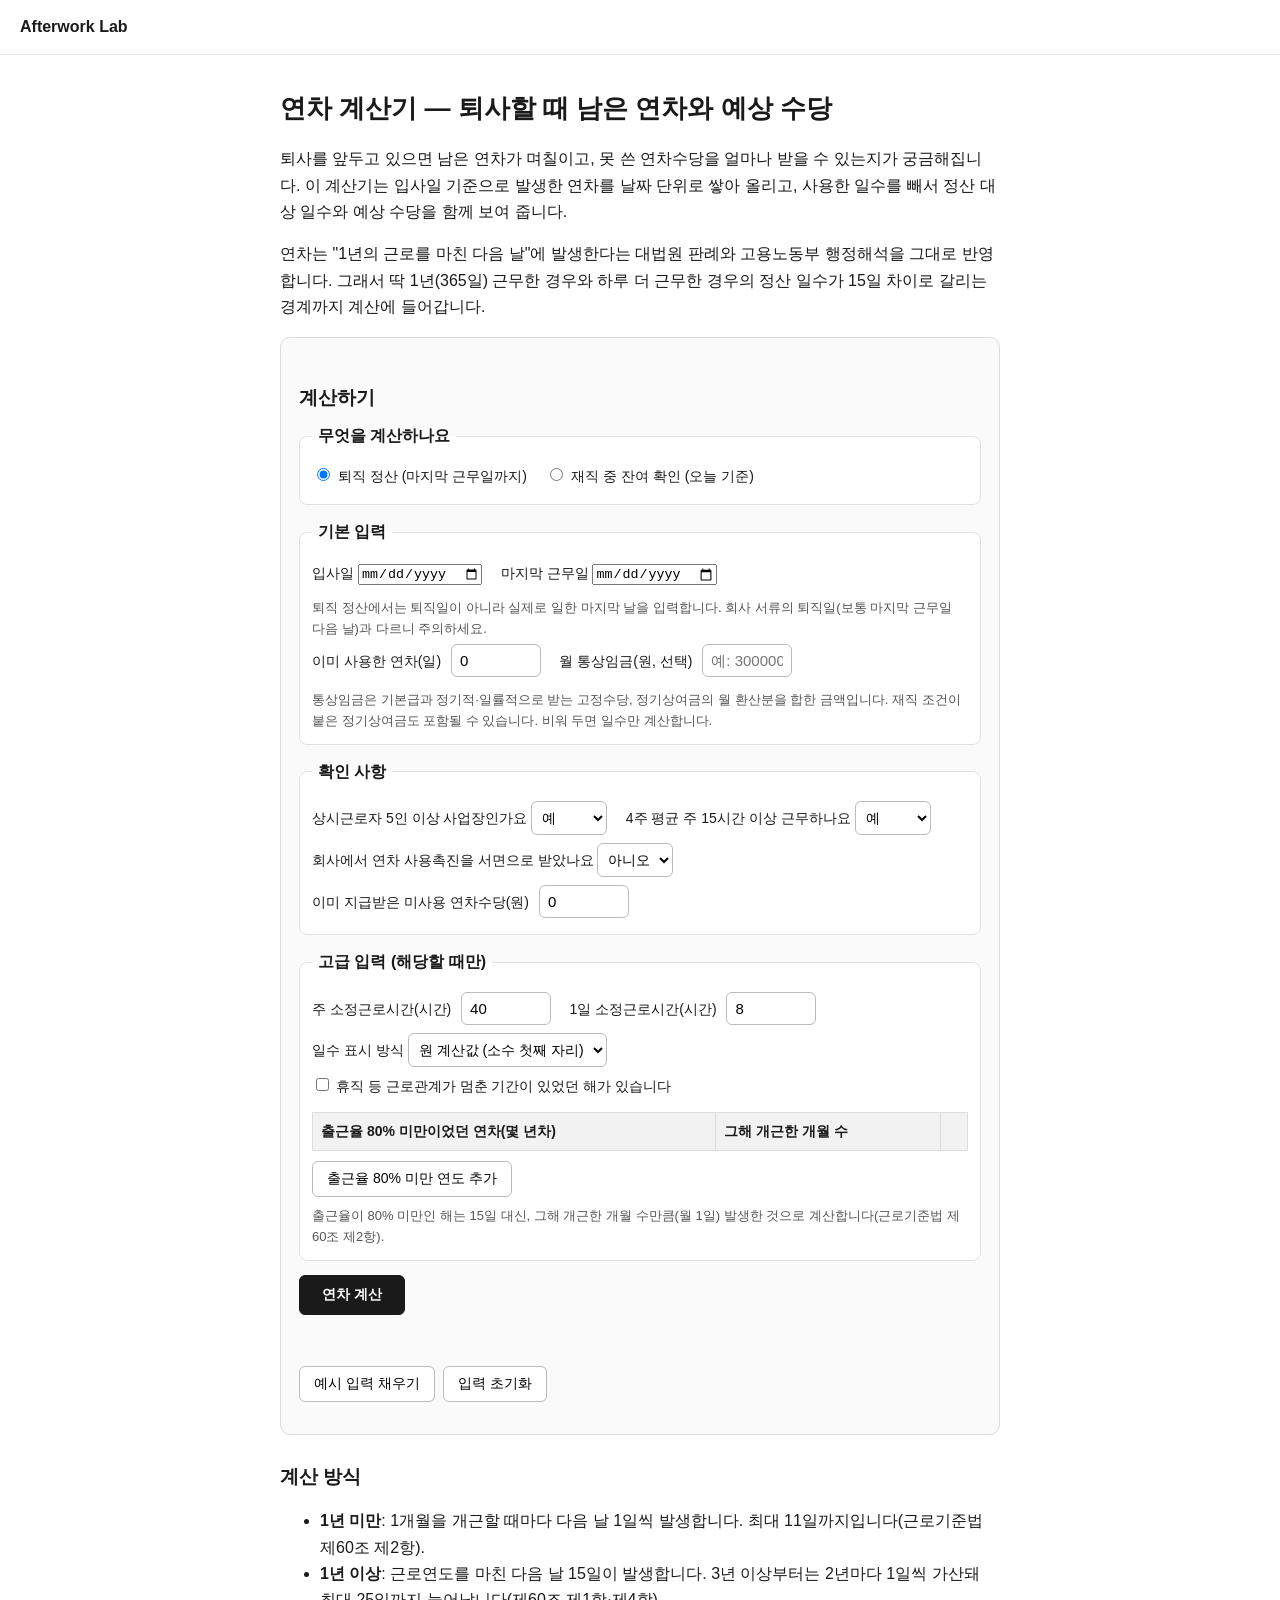
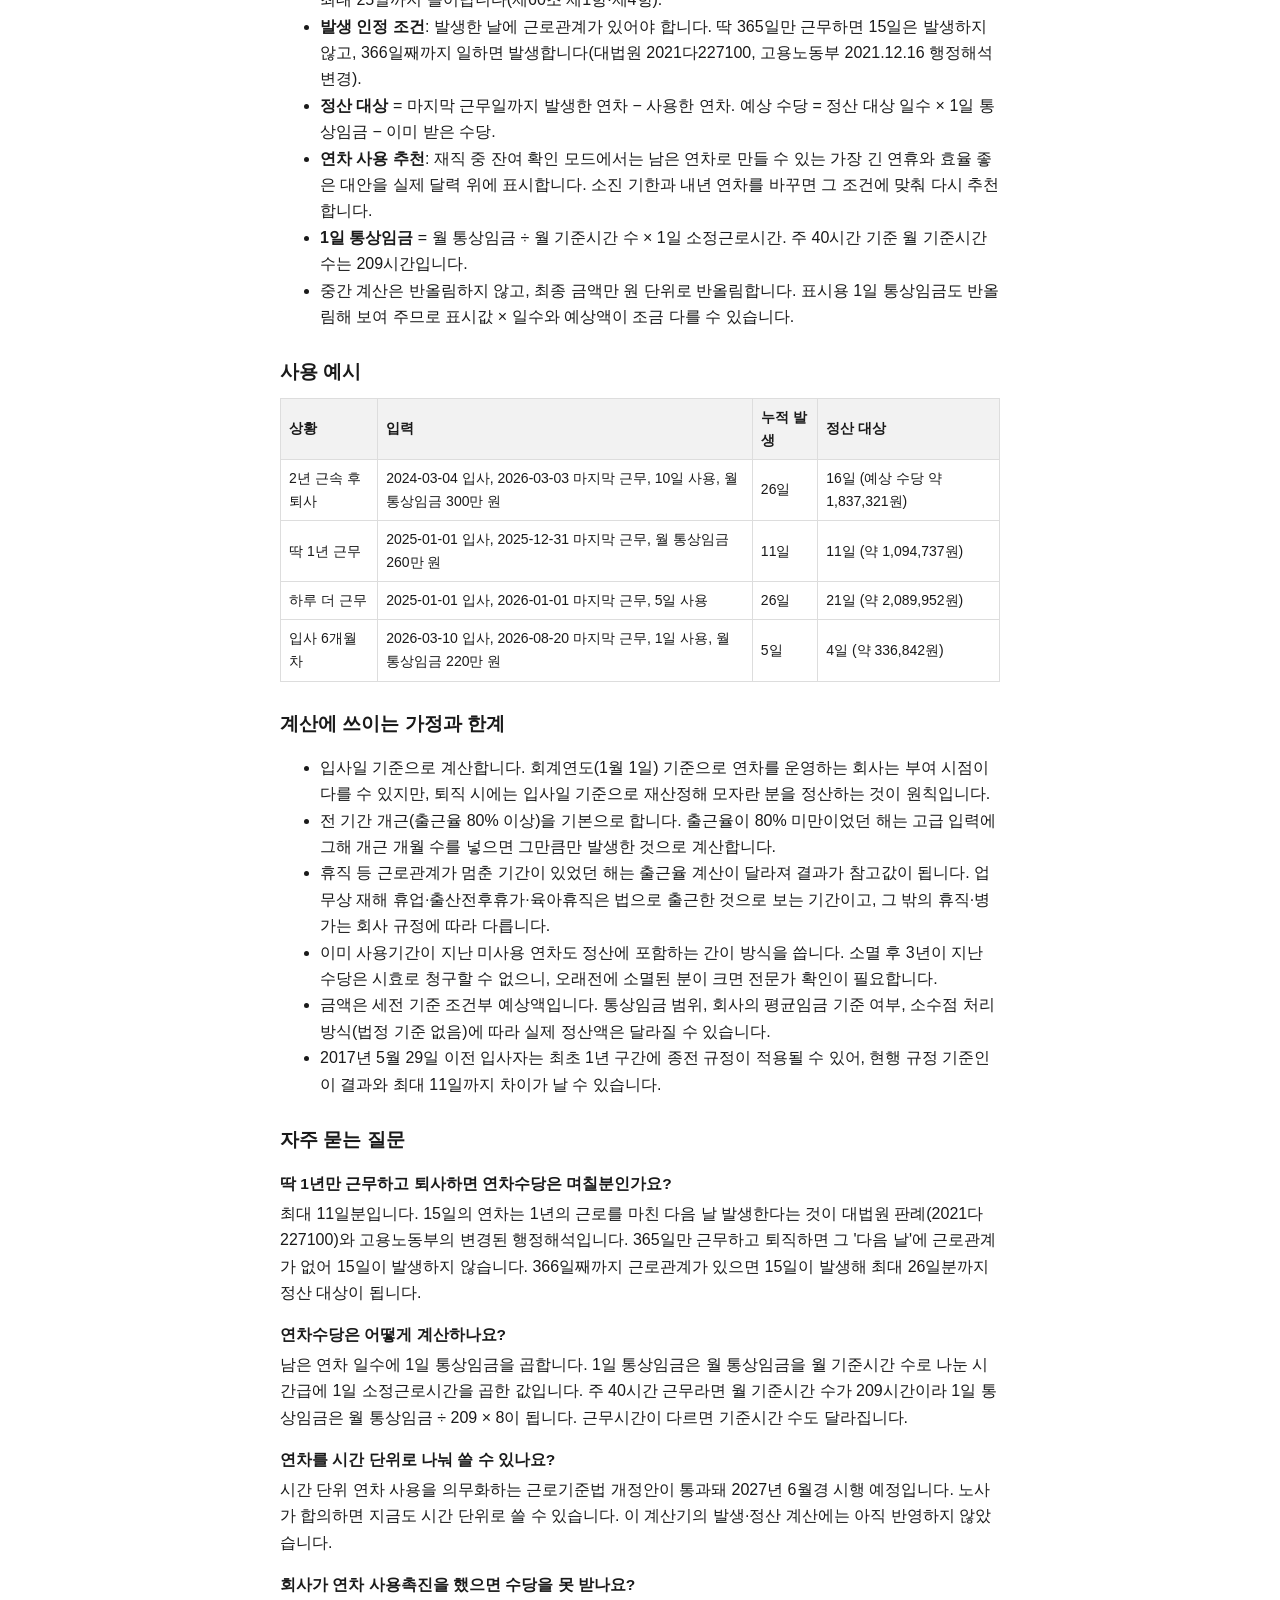
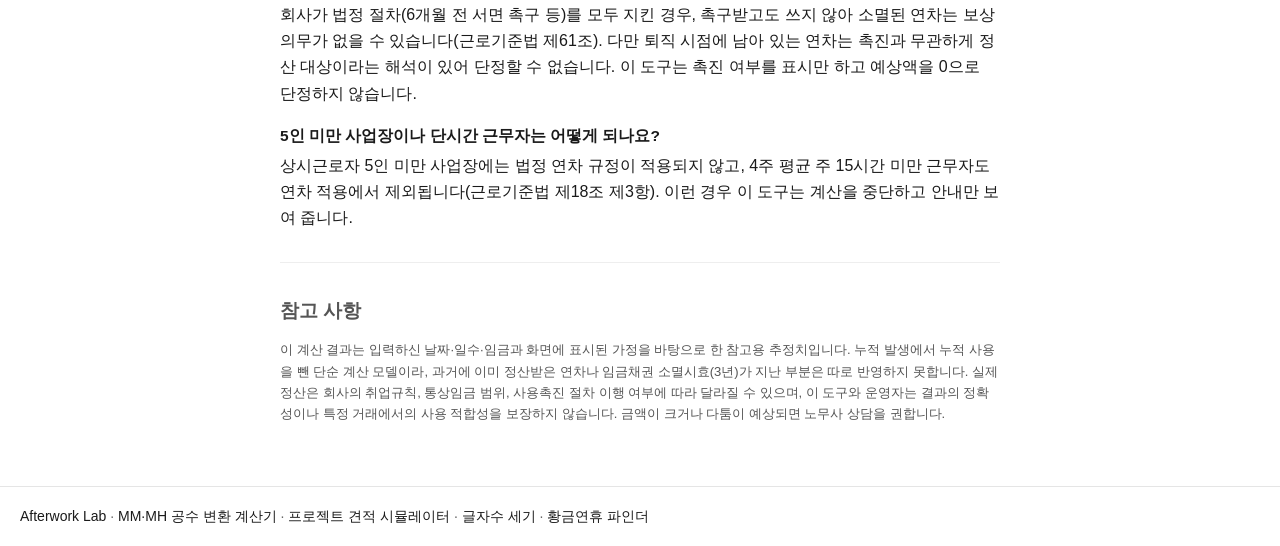
==== commit 5a122442: "연차 계산기 footer — 황금연휴 파인더로 링크 이름 교체" ====
--- a/tools/annual-leave/index.html
+++ b/tools/annual-leave/index.html
@@ -202,7 +202,7 @@
 <p>이 계산 결과는 입력하신 날짜·일수·임금과 화면에 표시된 가정을 바탕으로 한 참고용 추정치입니다. 누적 발생에서 누적 사용을 뺀 단순 계산 모델이라, 과거에 이미 정산받은 연차나 임금채권 소멸시효(3년)가 지난 부분은 따로 반영하지 못합니다. 실제 정산은 회사의 취업규칙, 통상임금 범위, 사용촉진 절차 이행 여부에 따라 달라질 수 있으며, 이 도구와 운영자는 결과의 정확성이나 특정 거래에서의 사용 적합성을 보장하지 않습니다. 금액이 크거나 다툼이 예상되면 노무사 상담을 권합니다.</p>
 </section>
 </main>
-<footer class="site-footer"><a href="/">Afterwork Lab</a> · <a href="/tools/mm-mh/">MM·MH 공수 변환 계산기</a> · <a href="/tools/project-estimate/">프로젝트 견적 시뮬레이터</a> · <a href="/tools/char-count/">글자수 세기</a> · <a href="/tools/holidays-2027/">2027년 공휴일·잔여 연차 플래너</a></footer>
+<footer class="site-footer"><a href="/">Afterwork Lab</a> · <a href="/tools/mm-mh/">MM·MH 공수 변환 계산기</a> · <a href="/tools/project-estimate/">프로젝트 견적 시뮬레이터</a> · <a href="/tools/char-count/">글자수 세기</a> · <a href="/tools/holidays-2027/">황금연휴 파인더</a></footer>
 <script src="calc.js"></script>
 <script src="page.js"></script>
 </body>
--- a/style.css
+++ b/style.css
@@ -61,3 +61,72 @@
 .faq h3 { font-size: 15.5px; margin: 16px 0 4px; }
 .faq p { margin: 0 0 10px; }
 @media (max-width: 560px) { .stat-grid-3 { grid-template-columns: repeat(3, 1fr); } .stat-grid-3 .num { font-size: 15px; } .stat-grid-3 .stat { padding: 10px 4px; } }
+
+/* 공통 디자인 틀 v1 (2026-10-21 — 찰리 디자인 기준: 설명 없이 한눈에) */
+:root {
+  --ink: #1a1a1a; --muted: #5f6368; --line: #e3e5e8;
+  --brand: #2456c7; --brand-soft: #e8effe;
+  --hol: #d92d20; --hol-soft: #fdecea;
+  --radius: 12px; --shadow: 0 1px 3px rgba(16, 24, 40, .10);
+}
+.badge { display: inline-block; font-size: 11px; font-weight: 700; border-radius: 999px; padding: 1px 8px; vertical-align: 2px; }
+.badge.confirmed { background: #e6f4ea; color: #137333; }
+.badge.planned { background: #fff4e5; color: #9a5b00; }
+.year-tabs { display: flex; gap: 8px; margin: 14px 0 4px; }
+.year-tab { flex: 1; padding: 10px 8px; border: 1px solid var(--line); border-radius: var(--radius); background: #fff; font-size: 16px; font-weight: 700; cursor: pointer; }
+.year-tab[aria-selected="true"] { background: var(--ink); color: #fff; border-color: var(--ink); }
+.year-tab .badge { margin-left: 6px; }
+.stepper { display: flex; align-items: center; gap: 12px; margin: 10px 0 4px; }
+.stepper button { width: 42px; height: 42px; border-radius: 50%; border: 1px solid #c9ccd1; background: #fff; font-size: 22px; line-height: 1; cursor: pointer; }
+.stepper input { width: 76px; text-align: center; font-size: 22px; font-weight: 800; padding: 8px 4px; border: 1px solid #bbb; border-radius: 8px; }
+.stepper .unit { font-size: 15px; font-weight: 700; }
+.combo-cards { display: grid; gap: 10px; margin: 14px 0; }
+.combo-card { border: 1px solid var(--line); border-radius: var(--radius); padding: 14px 16px; background: #fff; text-align: left; width: 100%; cursor: pointer; font: inherit; box-shadow: var(--shadow); }
+.combo-card[aria-pressed="true"] { border-color: var(--brand); box-shadow: 0 0 0 2px var(--brand-soft); }
+.combo-card .tag { display: inline-block; font-size: 12px; font-weight: 800; color: var(--brand); margin-bottom: 4px; }
+.combo-card.alt .tag { color: var(--muted); }
+.combo-card .range { font-size: 17px; font-weight: 800; }
+.combo-card .total { font-size: 22px; font-weight: 800; color: var(--brand); }
+.combo-card .detail { font-size: 13.5px; color: var(--muted); margin-top: 2px; }
+.combo-card.hero-card { background: linear-gradient(180deg, #f4f8ff, #fff); }
+.cal-head { display: flex; justify-content: space-between; align-items: center; margin: 18px 0 8px; }
+.cal-head h3 { margin: 0; font-size: 18px; }
+.cal-head button { min-width: 40px; }
+.cal-grid { display: grid; grid-template-columns: repeat(7, 1fr); gap: 2px; }
+.cal-dow { text-align: center; font-size: 12px; font-weight: 700; color: var(--muted); padding: 4px 0; }
+.cal-dow.sun { color: var(--hol); }
+.cal-dow.sat { color: var(--brand); }
+.cal-cell { min-height: 66px; border: 1px solid #eef0f2; border-radius: 8px; padding: 4px 6px; font-size: 13px; background: #fff; position: relative; }
+.cal-cell.out { opacity: .35; }
+.cal-cell.weekend { background: #f7f8fa; }
+.cal-cell .dnum { font-weight: 700; }
+.cal-cell.sun .dnum { color: var(--hol); }
+.cal-cell.sat .dnum { color: var(--brand); }
+.cal-cell.hol .dnum { color: var(--hol); }
+.cal-cell .cal-name { display: block; font-size: 10.5px; line-height: 1.25; color: var(--hol); word-break: keep-all; }
+.cal-cell.inband { background: var(--brand-soft); }
+.cal-cell.leave-day { background: var(--brand); color: #fff; }
+.cal-cell.leave-day .dnum { color: #fff; }
+.cal-cell.leave-day .cal-name { color: #dbe6ff; }
+.cal-leave-tag { display: inline-block; font-size: 10px; font-weight: 800; background: #fff; color: var(--brand); border-radius: 4px; padding: 0 4px; margin-top: 2px; }
+.cal-band-label { display: block; font-size: 10.5px; font-weight: 800; color: var(--brand); margin-top: 2px; }
+.cal-cell.leave-day .cal-band-label { color: #fff; }
+.cal-cell.today { outline: 2px solid var(--ink); outline-offset: -2px; }
+.legend { display: flex; gap: 14px; flex-wrap: wrap; font-size: 12.5px; color: var(--muted); margin: 10px 0 0; }
+.legend .sw { display: inline-block; width: 12px; height: 12px; border-radius: 3px; margin-right: 5px; vertical-align: -1px; border: 1px solid var(--line); }
+details.year-details { margin: 18px 0; border: 1px solid var(--line); border-radius: var(--radius); padding: 12px 14px; background: #fff; }
+details.year-details summary { cursor: pointer; font-weight: 800; font-size: 15.5px; }
+.mini-cals { display: grid; grid-template-columns: repeat(4, 1fr); gap: 14px; margin-top: 12px; }
+.mini h4 { margin: 0 0 4px; font-size: 13px; }
+.mini-grid { display: grid; grid-template-columns: repeat(7, 1fr); gap: 1px; font-size: 10px; text-align: center; }
+.mini-cell { padding: 1.5px 0; border-radius: 2px; color: #444; }
+.mini-cell.out { opacity: .3; }
+.mini-cell.hol { color: var(--hol); font-weight: 800; }
+.mini-cell.inband { background: var(--brand-soft); }
+.mini-cell.leave-day { background: var(--brand); color: #fff; font-weight: 800; }
+@media (max-width: 560px) {
+  .cal-cell { min-height: 58px; font-size: 12px; padding: 3px 4px; }
+  .cal-cell .cal-name { font-size: 9.5px; }
+  .mini-cals { grid-template-columns: repeat(3, 1fr); }
+  .combo-card .range { font-size: 15.5px; }
+}
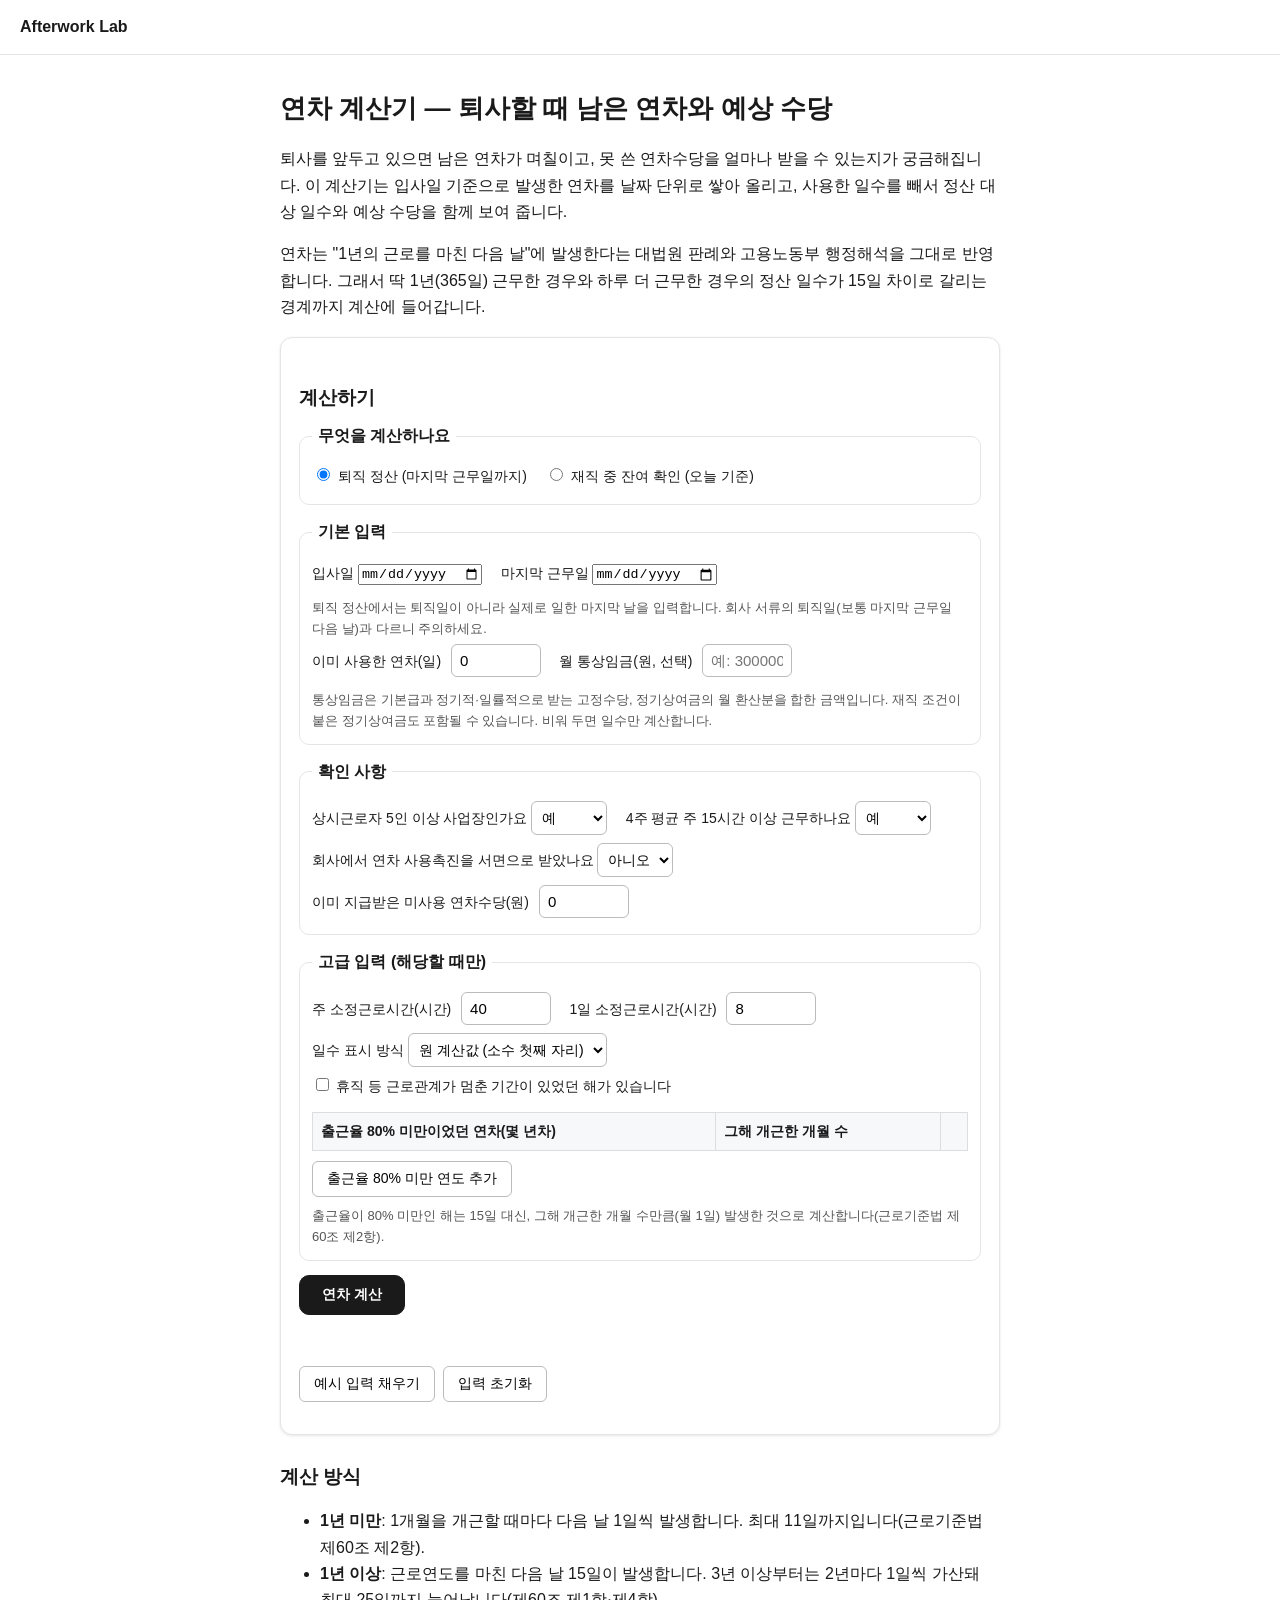
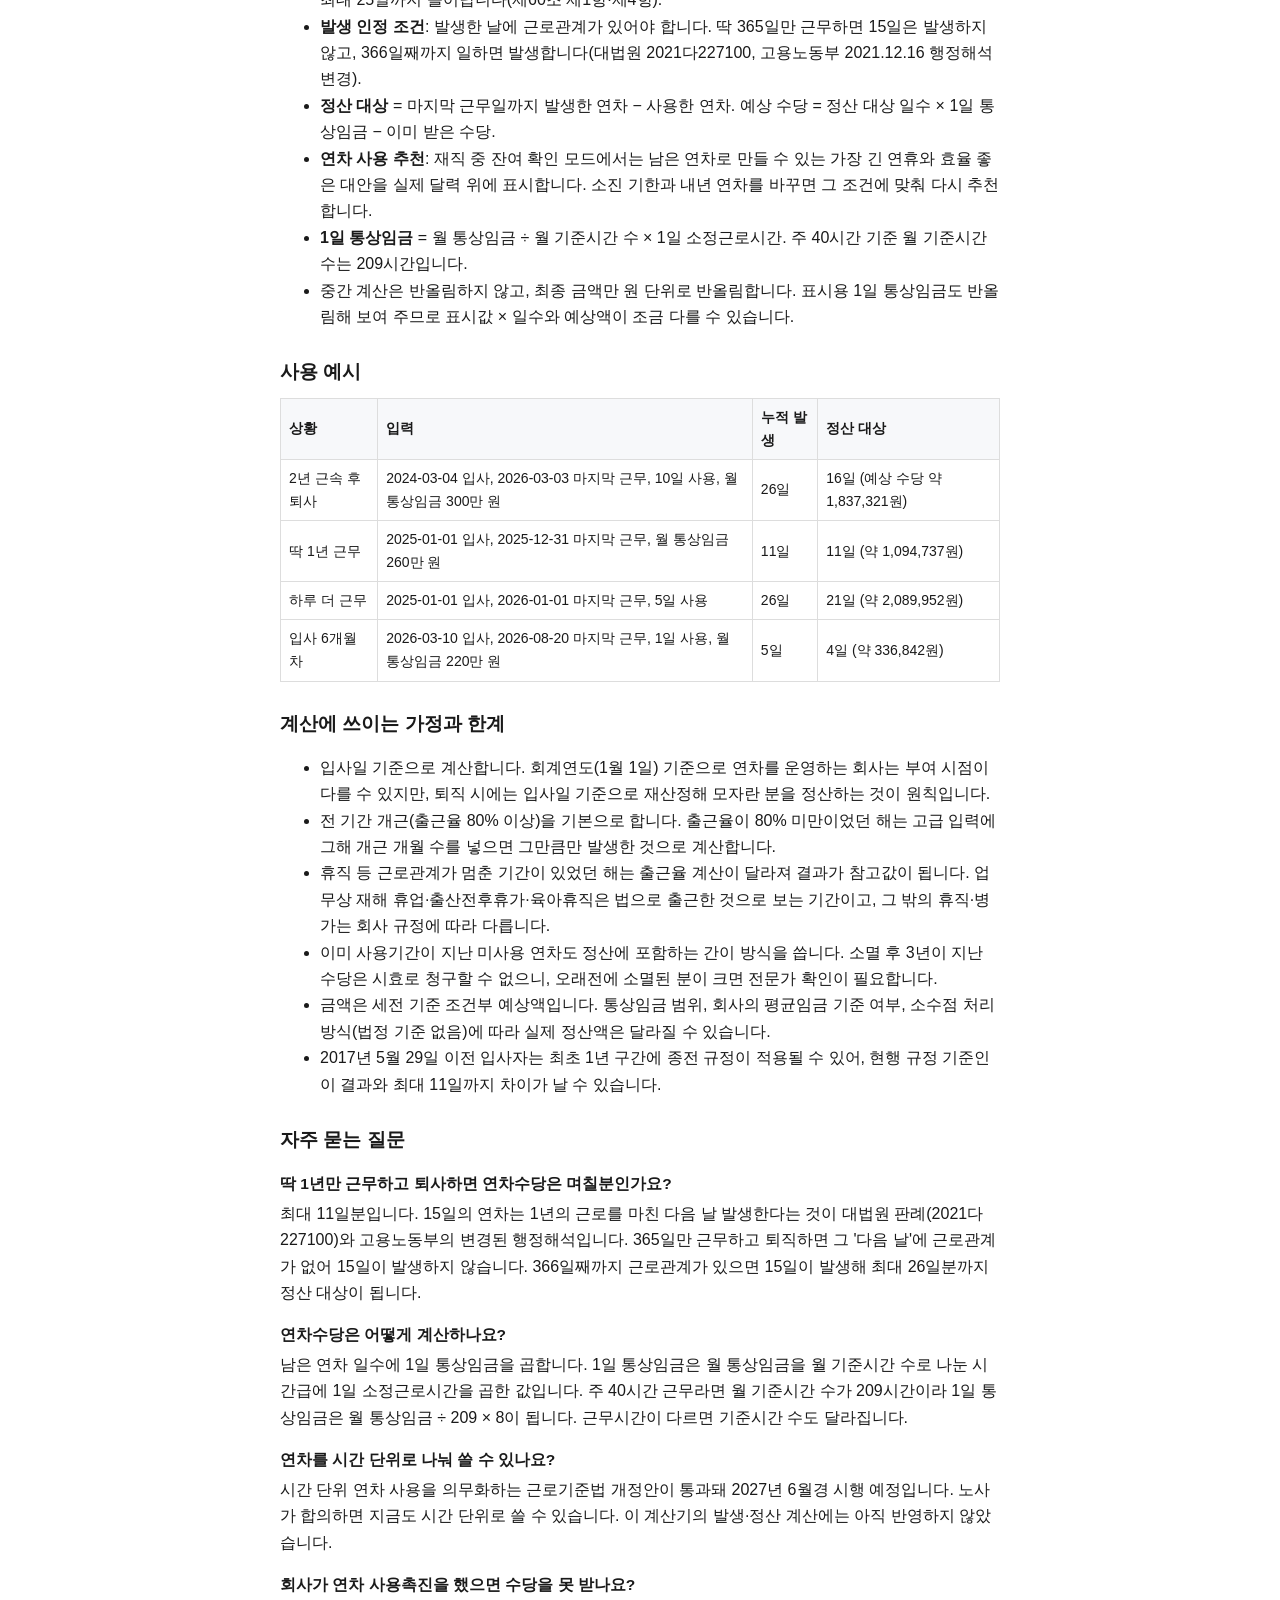
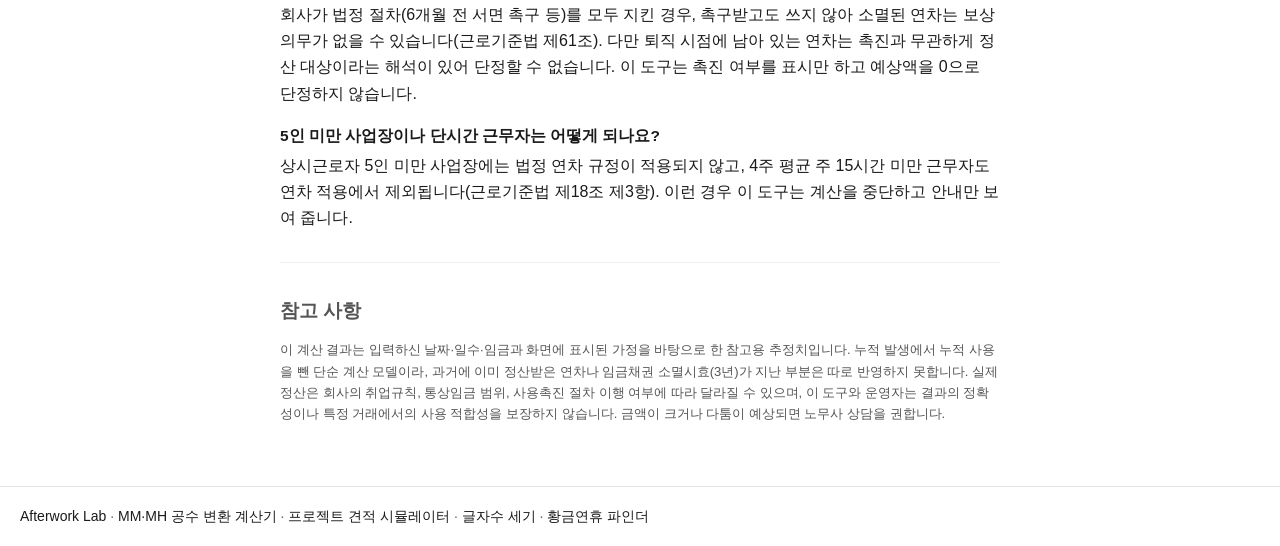
==== commit 4f65d763: "연차 계산기 달력·추천 카드에 공통 디자인 틀 적용" ====
--- a/tools/annual-leave/index.html
+++ b/tools/annual-leave/index.html
@@ -13,26 +13,26 @@
 .plan-inputs input { padding: 6px 8px; border: 1px solid #ccc; border-radius: 6px; font-size: 14px; }
 .plan-presets { display: flex; gap: 6px; }
 .plan-alert { background: #fff7e6; border: 1px solid #f0b429; border-radius: 8px; padding: 9px 12px; font-size: 13.5px; margin: 10px 0; }
-.break-card { border: 1px solid #e0e0e0; border-radius: 8px; padding: 10px 12px; margin: 8px 0; background: #fff; }
-.break-card.hero { border-color: #2563eb; background: #f4f8ff; }
+.break-card { border: 1px solid #e3e5e8; border-radius: 12px; padding: 12px 14px; margin: 8px 0; background: #fff; box-shadow: 0 1px 3px rgba(16, 24, 40, .10); }
+.break-card.hero { border-color: #2456c7; background: linear-gradient(180deg, #f4f8ff, #fff); }
 .break-label { display: inline-block; font-size: 12px; font-weight: 700; color: #2563eb; border: 1px solid #2563eb; border-radius: 999px; padding: 1px 8px; margin-bottom: 6px; }
 .break-name { font-weight: 700; font-size: 15px; }
 .break-meta { font-size: 13.5px; color: #333; margin-top: 2px; }
 .break-note { font-size: 12.5px; color: #666; margin-top: 2px; }
 .month-card { margin: 14px 0; }
 .month-card h4 { margin: 0 0 6px; font-size: 15px; }
-.month-fold { margin: 8px 0; border: 1px solid #eee; border-radius: 8px; padding: 6px 10px; }
+.month-fold { margin: 8px 0; border: 1px solid #e3e5e8; border-radius: 12px; padding: 6px 10px; }
 .month-fold summary { cursor: pointer; font-size: 13.5px; color: #555; }
-.month-grid { width: 100%; border-collapse: collapse; table-layout: fixed; }
+.month-grid { width: 100%; border-collapse: separate; border-spacing: 2px; table-layout: fixed; }
 .month-grid th { font-size: 11.5px; color: #888; font-weight: 400; padding: 3px 0; text-align: center; }
-.month-grid td { border: 1px solid #eee; height: 44px; vertical-align: top; padding: 3px 4px; font-size: 12.5px; }
+.month-grid td { border: 1px solid #eef0f2; border-radius: 8px; height: 44px; vertical-align: top; padding: 3px 4px; font-size: 12.5px; }
 .month-grid td.empty { background: #fcfcfc; border-color: #f3f3f3; }
 .day-cell .d-num { font-weight: 600; }
 .day-cell.weekend { background: #fafafa; }
 .day-cell.weekend .d-num { color: #999; }
 .day-cell.holiday .d-num { color: #d92d20; }
 .day-cell .h-name { display: block; font-size: 9.5px; color: #d92d20; line-height: 1.25; }
-.day-cell.combo { background: #eaf1fe; }
+.day-cell.combo { background: #e8effe; }
 .day-cell.leave { background: #2563eb; color: #fff; }
 .day-cell.leave .d-num { color: #fff; }
 .day-cell.leave .h-name { color: #dbe7ff; }
--- a/style.css
+++ b/style.css
@@ -130,3 +130,16 @@
   .mini-cals { grid-template-columns: repeat(3, 1fr); }
   .combo-card .range { font-size: 15.5px; }
 }
+
+/* 공통 디자인 틀 v2 (2026-10-21 — 전 도구 공통 카드·결과 숫자·표 통일, 페이지별 개성은 각 페이지가 유지) */
+.calculator { background: #fff; border: 1px solid var(--line); border-radius: var(--radius); box-shadow: var(--shadow); }
+fieldset { border-color: var(--line); border-radius: 10px; }
+button.primary { border-radius: 10px; }
+.stat { border-color: var(--line); border-radius: var(--radius); }
+.stat.primary .num { font-size: 30px; }
+.result-table .total td { background: var(--brand-soft); }
+th { background: #f7f8fa; }
+.tool-list li { border-color: var(--line); border-radius: var(--radius); box-shadow: var(--shadow); }
+.site-header { border-bottom-color: var(--line); }
+.site-footer { border-top-color: var(--line); }
+@media (max-width: 560px) { .stat.primary .num { font-size: 24px; } }
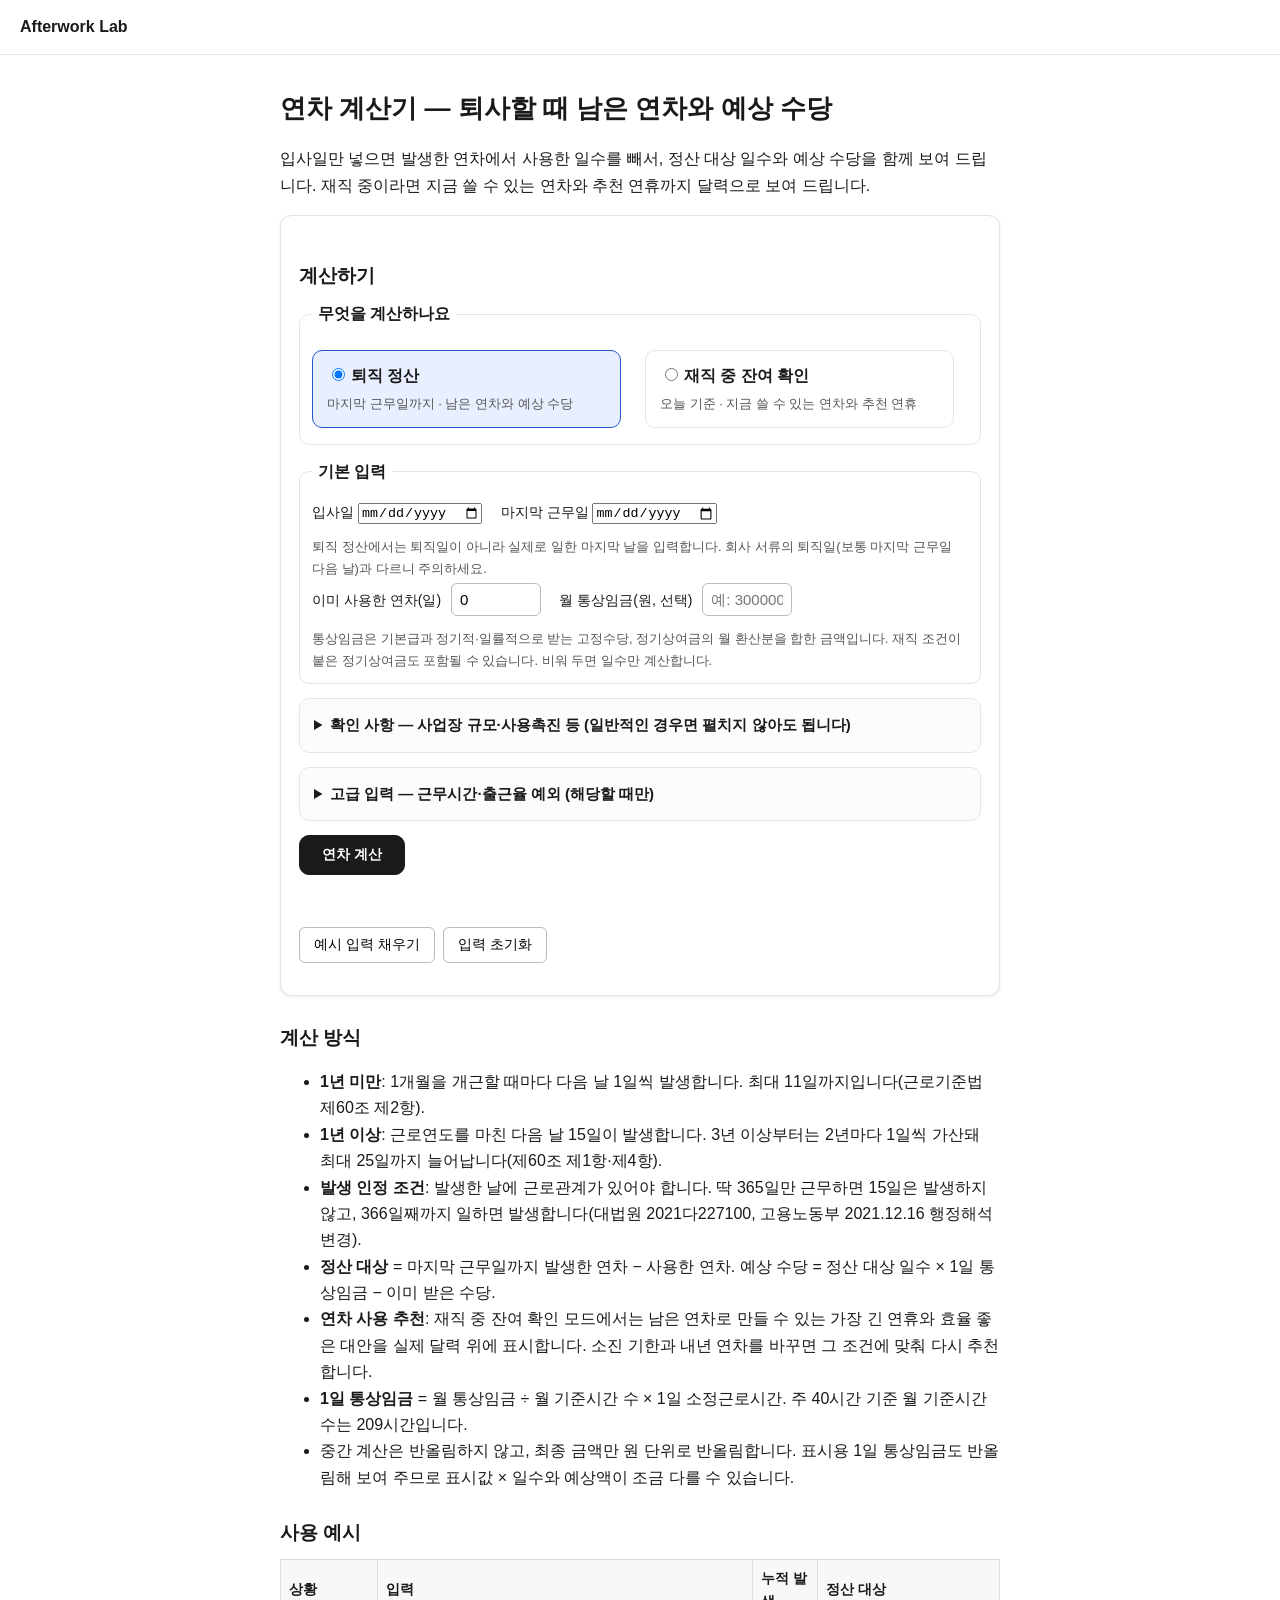
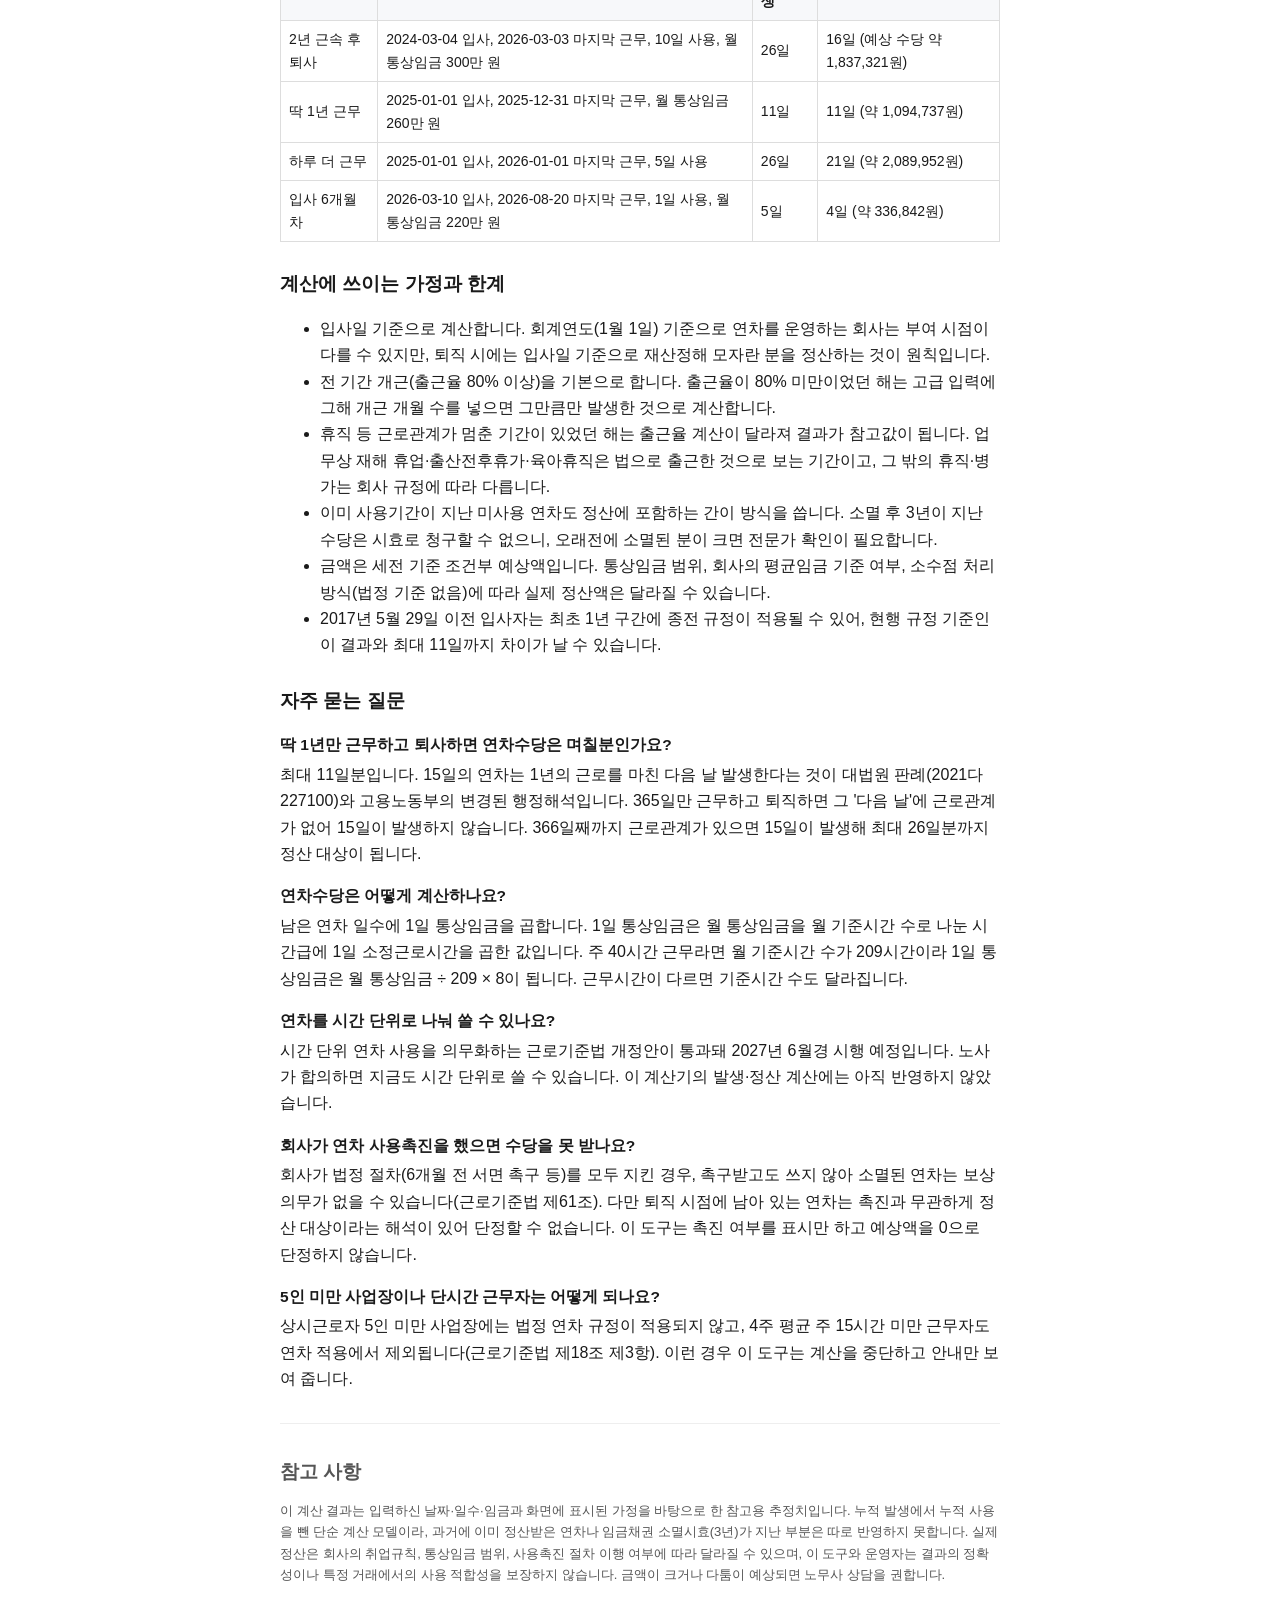
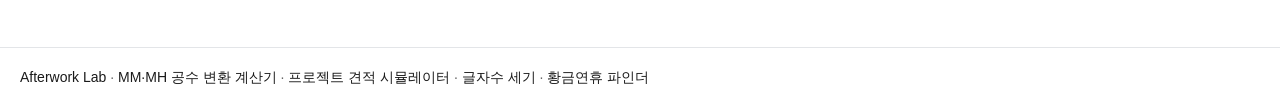
==== commit 476baa9f: "검토 반영 v3: 연차 모드 카드 UI·확인/고급 입력 접기·도입 압축" ====
--- a/tools/annual-leave/index.html
+++ b/tools/annual-leave/index.html
@@ -64,16 +64,17 @@
 <header class="site-header"><a href="/">Afterwork Lab</a></header>
 <main>
 <h1>연차 계산기 — 퇴사할 때 남은 연차와 예상 수당</h1>
-<p>퇴사를 앞두고 있으면 남은 연차가 며칠이고, 못 쓴 연차수당을 얼마나 받을 수 있는지가 궁금해집니다. 이 계산기는 입사일 기준으로 발생한 연차를 날짜 단위로 쌓아 올리고, 사용한 일수를 빼서 정산 대상 일수와 예상 수당을 함께 보여 줍니다.</p>
-<p>연차는 "1년의 근로를 마친 다음 날"에 발생한다는 대법원 판례와 고용노동부 행정해석을 그대로 반영합니다. 그래서 딱 1년(365일) 근무한 경우와 하루 더 근무한 경우의 정산 일수가 15일 차이로 갈리는 경계까지 계산에 들어갑니다.</p>
+<p>입사일만 넣으면 발생한 연차에서 사용한 일수를 빼서, 정산 대상 일수와 예상 수당을 함께 보여 드립니다. 재직 중이라면 지금 쓸 수 있는 연차와 추천 연휴까지 달력으로 보여 드립니다.</p>
 
 <section class="calculator">
 <h2>계산하기</h2>
 <form id="calc-form">
-<fieldset>
+<fieldset class="mode-fieldset">
 <legend>무엇을 계산하나요</legend>
-<label><input type="radio" name="mode" value="retire" checked> 퇴직 정산 (마지막 근무일까지)</label>
-<label><input type="radio" name="mode" value="current"> 재직 중 잔여 확인 (오늘 기준)</label>
+<div class="mode-cards">
+<label class="mode-card"><input type="radio" name="mode" value="retire" checked><span class="mode-card-title">퇴직 정산</span><span class="mode-card-desc">마지막 근무일까지 · 남은 연차와 예상 수당</span></label>
+<label class="mode-card"><input type="radio" name="mode" value="current"><span class="mode-card-title">재직 중 잔여 확인</span><span class="mode-card-desc">오늘 기준 · 지금 쓸 수 있는 연차와 추천 연휴</span></label>
+</div>
 </fieldset>
 <fieldset>
 <legend>기본 입력</legend>
@@ -84,6 +85,8 @@
 <label>월 통상임금(원, 선택) <input type="text" inputmode="numeric" id="monthly-wage" placeholder="예: 3000000"></label>
 <p class="note">통상임금은 기본급과 정기적·일률적으로 받는 고정수당, 정기상여금의 월 환산분을 합한 금액입니다. 재직 조건이 붙은 정기상여금도 포함될 수 있습니다. 비워 두면 일수만 계산합니다.</p>
 </fieldset>
+<details class="settings-fold">
+<summary>확인 사항 — 사업장 규모·사용촉진 등 (일반적인 경우면 펼치지 않아도 됩니다)</summary>
 <fieldset>
 <legend>확인 사항</legend>
 <label>상시근로자 5인 이상 사업장인가요
@@ -105,6 +108,9 @@
 </select></label>
 <label>이미 지급받은 미사용 연차수당(원) <input type="text" inputmode="numeric" id="prepaid" value="0"></label>
 </fieldset>
+</details>
+<details class="settings-fold">
+<summary>고급 입력 — 근무시간·출근율 예외 (해당할 때만)</summary>
 <fieldset>
 <legend>고급 입력 (해당할 때만)</legend>
 <label>주 소정근로시간(시간) <input type="text" inputmode="decimal" id="weekly-hours" value="40"></label>
@@ -124,6 +130,7 @@
 <button type="button" id="add-low-row">출근율 80% 미만 연도 추가</button>
 <p class="note">출근율이 80% 미만인 해는 15일 대신, 그해 개근한 개월 수만큼(월 1일) 발생한 것으로 계산합니다(근로기준법 제60조 제2항).</p>
 </fieldset>
+</details>
 <button type="submit" class="primary">연차 계산</button>
 <p id="error" class="error" role="alert"></p>
 </form>
--- a/style.css
+++ b/style.css
@@ -143,3 +143,20 @@
 .site-header { border-bottom-color: var(--line); }
 .site-footer { border-top-color: var(--line); }
 @media (max-width: 560px) { .stat.primary .num { font-size: 24px; } }
+
+/* 검토 반영 v3 (2026-10-21 — GPT·Gemini 실사용성 검토: 상세 설정 접기·모드 카드·빠른 변환) */
+details.settings-fold { margin: 14px 0; border: 1px solid var(--line); border-radius: 10px; padding: 10px 14px; background: #fbfcfd; }
+details.settings-fold summary { cursor: pointer; font-weight: 700; font-size: 15px; padding: 4px 0; }
+details.settings-fold fieldset { margin-top: 12px; background: #fff; }
+.mode-cards { display: grid; grid-template-columns: 1fr 1fr; gap: 10px; margin-top: 6px; }
+.mode-card { display: block; border: 1.5px solid var(--line); border-radius: 10px; padding: 12px 14px; cursor: pointer; background: #fff; }
+.mode-card:has(input:checked) { border-color: var(--brand); background: var(--brand-soft); }
+.mode-card input { margin-right: 6px; }
+.mode-card-title { font-weight: 800; font-size: 16px; }
+.mode-card-desc { display: block; margin-top: 4px; font-size: 13px; color: #555; }
+.quick-grid { display: grid; grid-template-columns: repeat(3, 1fr); gap: 10px; }
+.quick-grid label { font-weight: 700; }
+@media (max-width: 560px) {
+  .mode-cards { grid-template-columns: 1fr; }
+  .quick-grid { grid-template-columns: 1fr; }
+}
